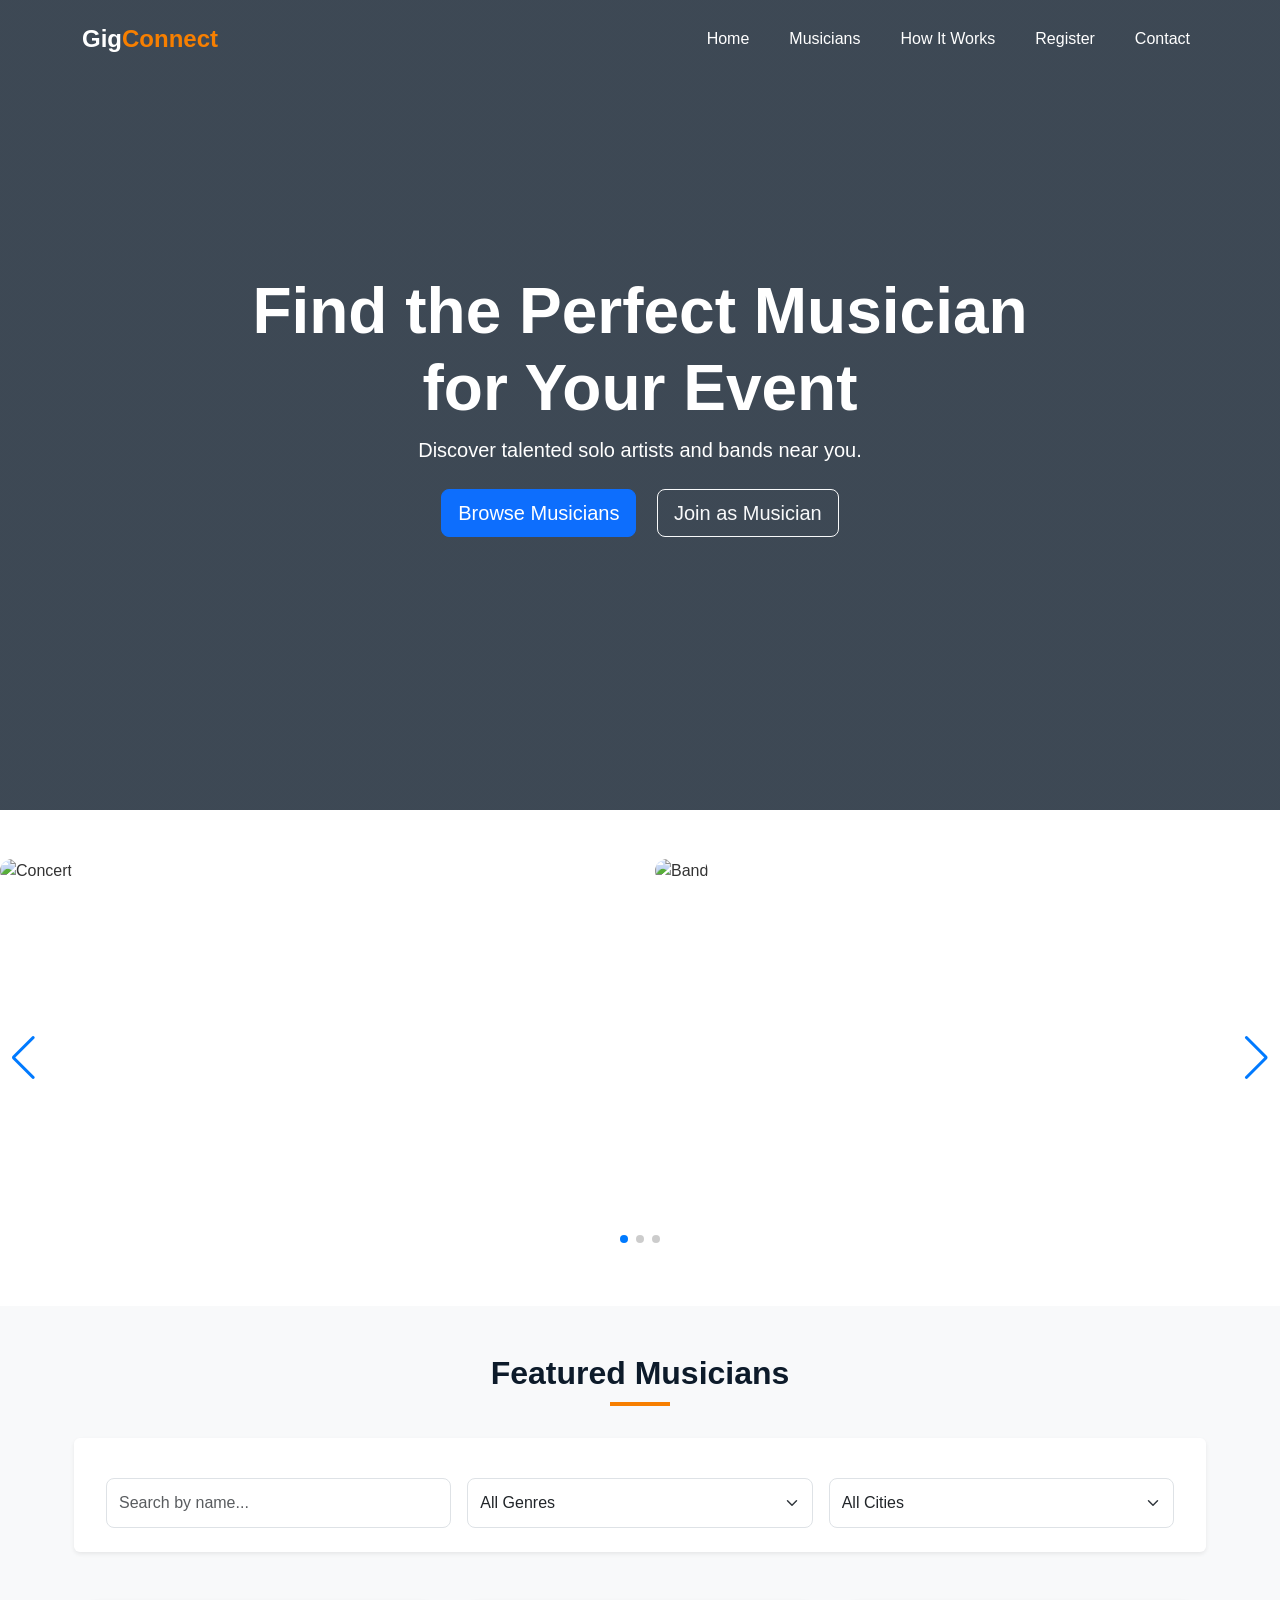
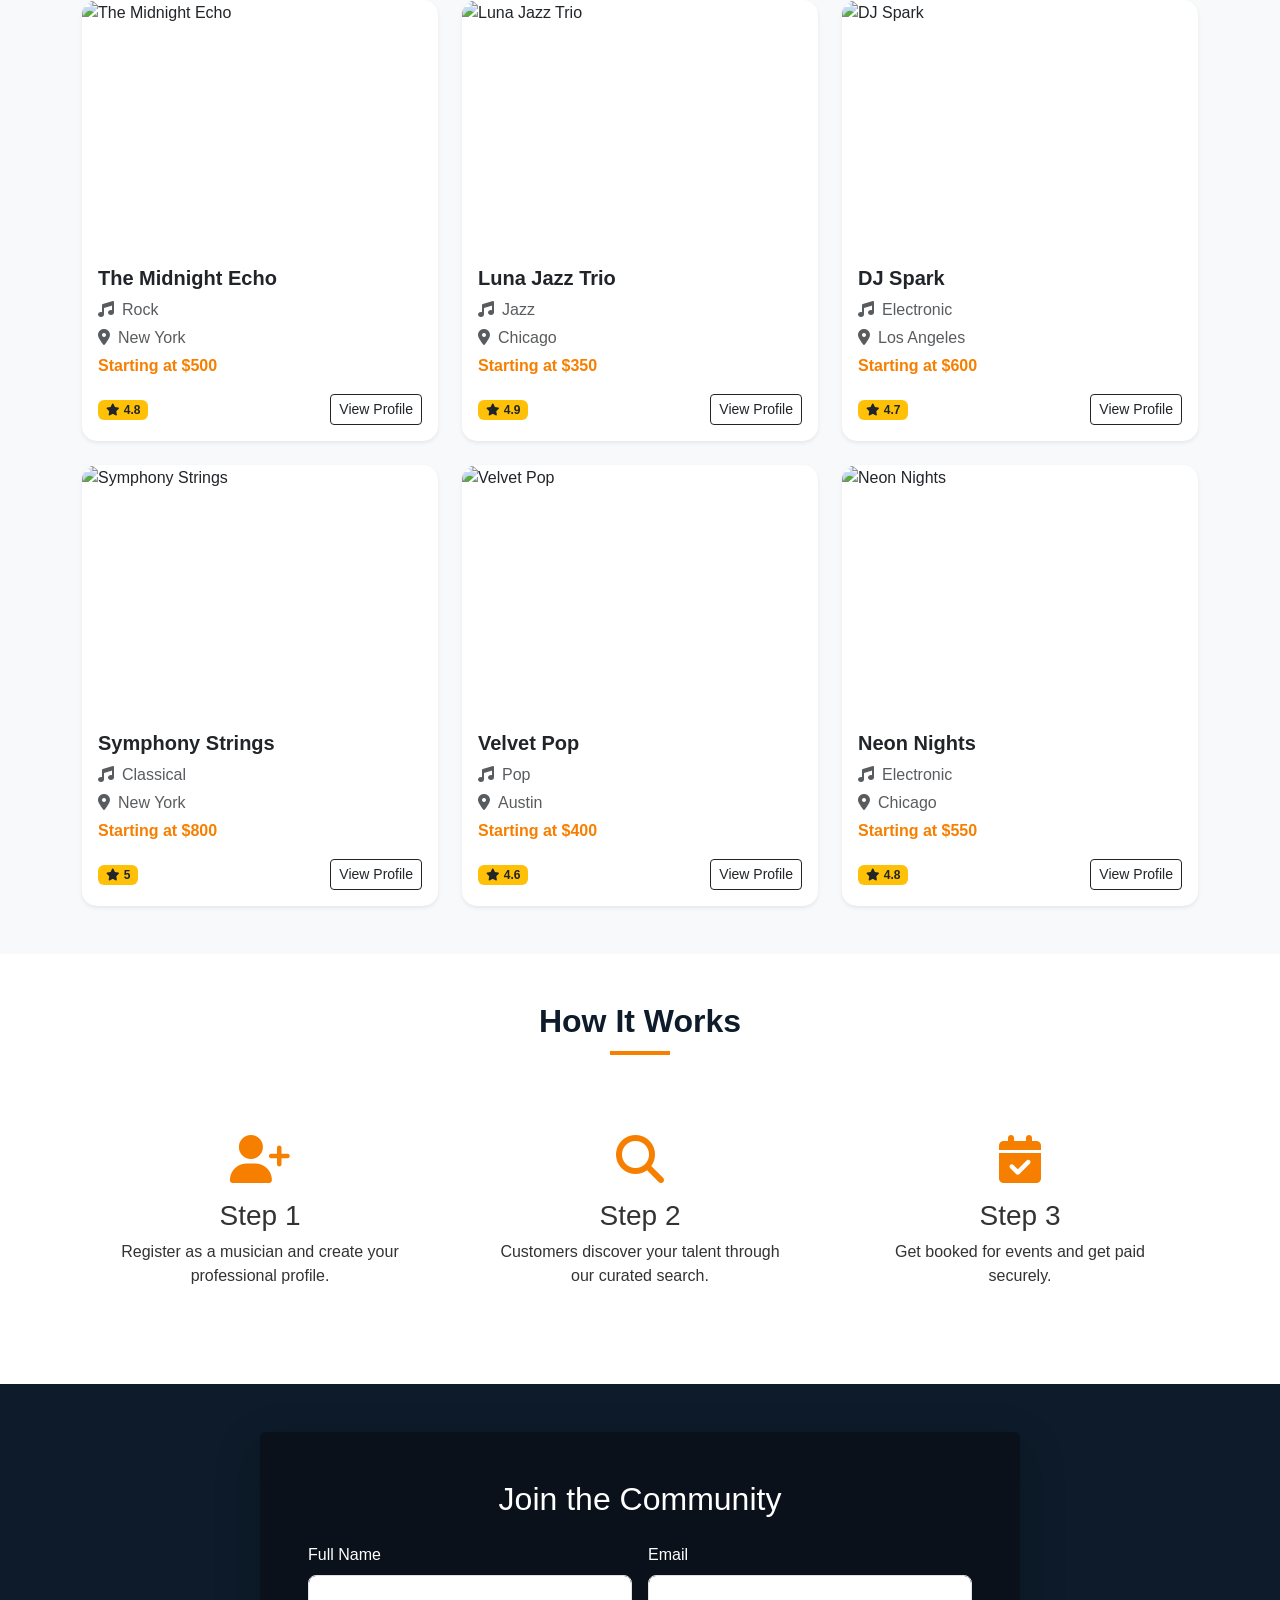
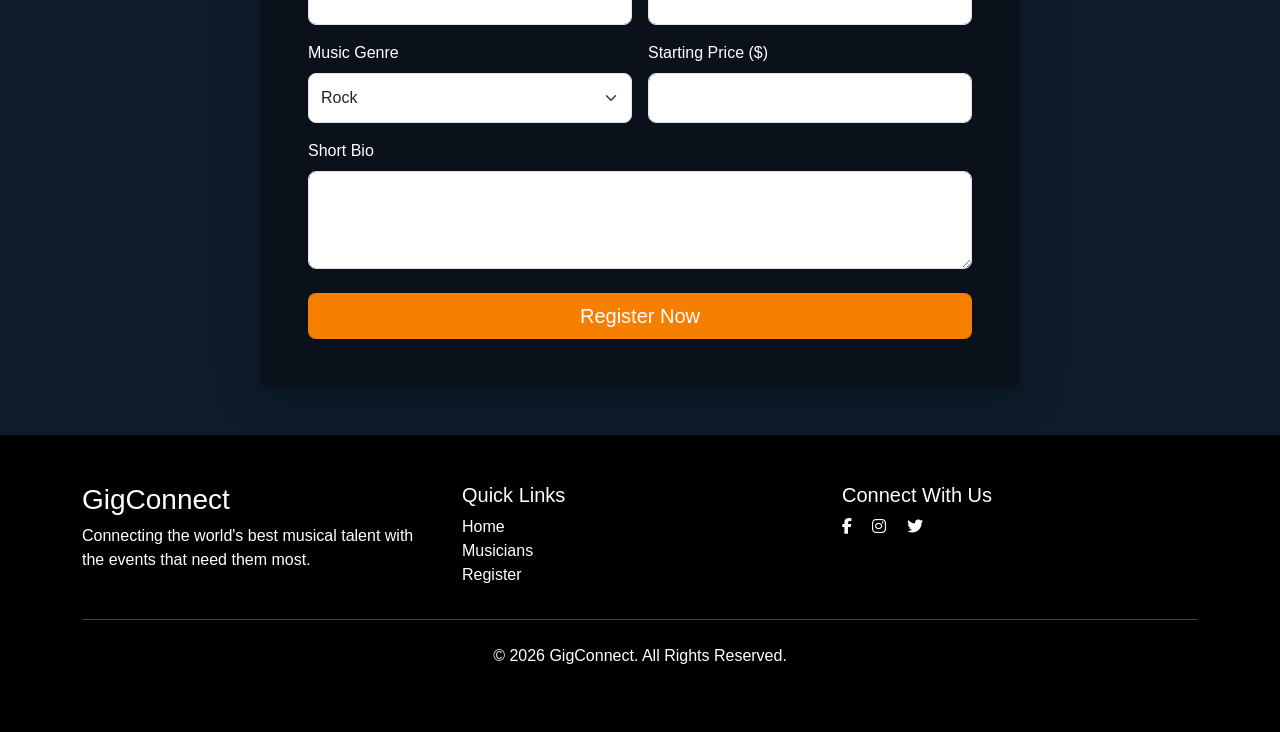
==== index.html @ 15e17a88 "Add files via upload" ====
<!DOCTYPE html>
<html lang="en">
<head>
    <meta charset="UTF-8">
    <meta name="viewport" content="width=device-width, initial-scale=1.0">
    <title>GigConnect | Find the Perfect Musician</title>
    <link href="https://cdn.jsdelivr.net/npm/bootstrap@5.3.0/dist/css/bootstrap.min.css" rel="stylesheet">
    <link rel="stylesheet" href="https://cdnjs.cloudflare.com/ajax/libs/font-awesome/6.4.0/css/all.min.css">
    <link rel="stylesheet" href="https://unpkg.com/aos@next/dist/aos.css" />
    <link rel="stylesheet" href="https://cdn.jsdelivr.net/npm/swiper@10/swiper-bundle.min.css" />
    <link rel="stylesheet" href="style.css">
</head>
<body>

    <nav class="navbar navbar-expand-lg fixed-top" id="mainNav">
        <div class="container">
            <a class="navbar-brand" href="#">Gig<span>Connect</span></a>
            <button class="navbar-toggler" type="button" data-bs-toggle="collapse" data-bs-target="#navbarNav">
                <i class="fas fa-bars"></i>
            </button>
            <div class="collapse navbar-collapse" id="navbarNav">
                <ul class="navbar-nav ms-auto">
                    <li class="nav-item"><a class="nav-link" href="#home">Home</a></li>
                    <li class="nav-item"><a class="nav-link" href="#musicians">Musicians</a></li>
                    <li class="nav-item"><a class="nav-link" href="#how-it-works">How It Works</a></li>
                    <li class="nav-item"><a class="nav-link" href="#register">Register</a></li>
                    <li class="nav-item"><a class="nav-link" href="#contact">Contact</a></li>
                </ul>
            </div>
        </div>
    </nav>

    <header id="home" class="hero-section">
        <div class="container text-center text-white" data-aos="fade-up">
            <h1 class="display-3 fw-bold">Find the Perfect Musician <br>for Your Event</h1>
            <p class="lead mb-4">Discover talented solo artists and bands near you.</p>
            <div class="hero-btns">
                <a href="#musicians" class="btn btn-primary btn-lg me-3">Browse Musicians</a>
                <a href="#register" class="btn btn-outline-light btn-lg">Join as Musician</a>
            </div>
        </div>
    </header>

    <section class="slider-section py-5">
        <div class="swiper mySwiper">
            <div class="swiper-wrapper">
                <div class="swiper-slide"><img src="https://images.unsplash.com/photo-1501386761578-eac5c94b800a?auto=format&fit=crop&w=1200&q=80" alt="Concert"></div>
                <div class="swiper-slide"><img src="https://images.unsplash.com/photo-1514525253361-bee8a19740c1?auto=format&fit=crop&w=1200&q=80" alt="Band"></div>
                <div class="swiper-slide"><img src="https://images.unsplash.com/photo-1493225255756-d9584f8606e9?auto=format&fit=crop&w=1200&q=80" alt="Singer"></div>
            </div>
            <div class="swiper-button-next"></div>
            <div class="swiper-button-prev"></div>
            <div class="swiper-pagination"></div>
        </div>
    </section>

    <section id="musicians" class="py-5 bg-light">
        <div class="container">
            <div class="text-center mb-5" data-aos="fade-up">
                <h2 class="section-title">Featured Musicians</h2>
                <div class="title-underline"></div>
            </div>

            <div class="row g-3 mb-5 search-box p-4 rounded shadow-sm bg-white" data-aos="fade-up">
                <div class="col-md-4">
                    <input type="text" id="nameFilter" class="form-control" placeholder="Search by name...">
                </div>
                <div class="col-md-4">
                    <select id="genreFilter" class="form-select">
                        <option value="">All Genres</option>
                        <option value="Rock">Rock</option>
                        <option value="Jazz">Jazz</option>
                        <option value="Pop">Pop</option>
                        <option value="Electronic">Electronic</option>
                        <option value="Classical">Classical</option>
                    </select>
                </div>
                <div class="col-md-4">
                    <select id="cityFilter" class="form-select">
                        <option value="">All Cities</option>
                        <option value="New York">New York</option>
                        <option value="Los Angeles">Los Angeles</option>
                        <option value="Chicago">Chicago</option>
                        <option value="Austin">Austin</option>
                    </select>
                </div>
            </div>

            <div class="row g-4" id="musicianGrid">
                </div>
        </div>
    </section>

    <section id="how-it-works" class="py-5">
        <div class="container">
            <div class="text-center mb-5" data-aos="fade-up">
                <h2 class="section-title">How It Works</h2>
                <div class="title-underline"></div>
            </div>
            <div class="row text-center g-4">
                <div class="col-md-4" data-aos="fade-up" data-aos-delay="100">
                    <div class="step-card">
                        <i class="fas fa-user-plus fa-3x mb-3 text-orange"></i>
                        <h3>Step 1</h3>
                        <p>Register as a musician and create your professional profile.</p>
                    </div>
                </div>
                <div class="col-md-4" data-aos="fade-up" data-aos-delay="200">
                    <div class="step-card">
                        <i class="fas fa-search fa-3x mb-3 text-orange"></i>
                        <h3>Step 2</h3>
                        <p>Customers discover your talent through our curated search.</p>
                    </div>
                </div>
                <div class="col-md-4" data-aos="fade-up" data-aos-delay="300">
                    <div class="step-card">
                        <i class="fas fa-calendar-check fa-3x mb-3 text-orange"></i>
                        <h3>Step 3</h3>
                        <p>Get booked for events and get paid securely.</p>
                    </div>
                </div>
            </div>
        </div>
    </section>

    <section id="register" class="py-5 bg-dark-blue text-white">
        <div class="container">
            <div class="row justify-content-center">
                <div class="col-md-8 p-5 rounded shadow-lg bg-darker" data-aos="zoom-in">
                    <h2 class="text-center mb-4">Join the Community</h2>
                    <form id="registrationForm">
                        <div class="row g-3">
                            <div class="col-md-6">
                                <label class="form-label">Full Name</label>
                                <input type="text" class="form-control" id="regName" required>
                            </div>
                            <div class="col-md-6">
                                <label class="form-label">Email</label>
                                <input type="email" class="form-control" id="regEmail" required>
                            </div>
                            <div class="col-md-6">
                                <label class="form-label">Music Genre</label>
                                <select class="form-select" id="regGenre" required>
                                    <option value="Rock">Rock</option>
                                    <option value="Jazz">Jazz</option>
                                    <option value="Pop">Pop</option>
                                    <option value="DJ">Electronic/DJ</option>
                                </select>
                            </div>
                            <div class="col-md-6">
                                <label class="form-label">Starting Price ($)</label>
                                <input type="number" class="form-control" id="regPrice" required>
                            </div>
                            <div class="col-12">
                                <label class="form-label">Short Bio</label>
                                <textarea class="form-control" rows="3" id="regBio" required></textarea>
                            </div>
                            <div class="col-12 text-center mt-4">
                                <button type="submit" class="btn btn-orange btn-lg w-100">Register Now</button>
                            </div>
                        </div>
                    </form>
                </div>
            </div>
        </div>
    </section>

    <footer id="contact" class="py-5 bg-black text-white">
        <div class="container">
            <div class="row g-4">
                <div class="col-md-4">
                    <h3>Gig<span>Connect</span></h3>
                    <p>Connecting the world's best musical talent with the events that need them most.</p>
                </div>
                <div class="col-md-4">
                    <h5>Quick Links</h5>
                    <ul class="list-unstyled">
                        <li><a href="#home" class="text-white text-decoration-none">Home</a></li>
                        <li><a href="#musicians" class="text-white text-decoration-none">Musicians</a></li>
                        <li><a href="#register" class="text-white text-decoration-none">Register</a></li>
                    </ul>
                </div>
                <div class="col-md-4">
                    <h5>Connect With Us</h5>
                    <div class="social-icons">
                        <a href="#" class="text-white me-3"><i class="fab fa-facebook-f"></i></a>
                        <a href="#" class="text-white me-3"><i class="fab fa-instagram"></i></a>
                        <a href="#" class="text-white me-3"><i class="fab fa-twitter"></i></a>
                    </div>
                </div>
            </div>
            <hr>
            <p class="text-center mt-4">&copy; 2026 GigConnect. All Rights Reserved.</p>
        </div>
    </footer>

    <script src="https://cdn.jsdelivr.net/npm/bootstrap@5.3.0/dist/js/bootstrap.bundle.min.js"></script>
    <script src="https://cdn.jsdelivr.net/npm/swiper@10/swiper-bundle.min.js"></script>
    <script src="https://unpkg.com/aos@next/dist/aos.js"></script>
    <script src="script.js"></script>
</body>
</html>
---- style.css ----
:root {
    --dark-blue: #0d1b2a;
    --darker-blue: #0a111a;
    --orange: #f77f00;
    --light-gray: #f8f9fa;
}

body {
    font-family: 'Segoe UI', Tahoma, Geneva, Verdana, sans-serif;
    color: #333;
    overflow-x: hidden;
}

/* Navbar */
.navbar {
    transition: all 0.3s ease;
    padding: 1rem 0;
    background: transparent;
}

.navbar.scrolled {
    background: var(--dark-blue);
    box-shadow: 0 4px 12px rgba(0,0,0,0.1);
    padding: 0.5rem 0;
}

.navbar-brand {
    font-weight: 800;
    font-size: 1.5rem;
    color: #fff !important;
}

.navbar-brand span { color: var(--orange); }

.nav-link {
    color: #fff !important;
    font-weight: 500;
    margin-left: 1.5rem;
}

.nav-link:hover { color: var(--orange) !important; }

/* Hero Section */
.hero-section {
    height: 90vh;
    background: linear-gradient(rgba(13, 27, 42, 0.8), rgba(13, 27, 42, 0.8)), 
                url('https://images.unsplash.com/photo-1459749411177-042180ce673c?auto=format&fit=crop&w=1920&q=80');
    background-size: cover;
    background-position: center;
    display: flex;
    align-items: center;
    justify-content: center;
}

.btn-orange {
    background-color: var(--orange);
    color: white;
    border: none;
    transition: transform 0.3s;
}

.btn-orange:hover {
    background-color: #d66d00;
    transform: translateY(-3px);
    color: white;
}

/* Swiper */
.swiper {
    width: 100%;
    height: 400px;
}

.swiper-slide img {
    width: 100%;
    height: 100%;
    object-fit: cover;
    border-radius: 15px;
}

/* Musician Cards */
.musician-card {
    border: none;
    border-radius: 15px;
    overflow: hidden;
    transition: all 0.3s ease;
    background: white;
}

.musician-card:hover {
    transform: translateY(-10px);
    box-shadow: 0 15px 30px rgba(0,0,0,0.1);
}

.card-img-container {
    overflow: hidden;
    height: 250px;
}

.card-img-top {
    transition: transform 0.5s ease;
    height: 100%;
    object-fit: cover;
}

.musician-card:hover .card-img-top {
    transform: scale(1.1);
}

.text-orange { color: var(--orange); }

/* Registration Form */
.bg-dark-blue { background-color: var(--dark-blue); }
.bg-darker { background-color: var(--darker-blue); }

.form-control, .form-select {
    padding: 0.75rem;
    border-radius: 8px;
}

/* Section titles */
.section-title {
    font-weight: 700;
    color: var(--dark-blue);
}

.title-underline {
    width: 60px;
    height: 4px;
    background: var(--orange);
    margin: 10px auto;
}

.step-card {
    padding: 2rem;
    transition: 0.3s;
}

.step-card:hover { transform: scale(1.05); }

/* Responsive */
@media (max-width: 768px) {
    .hero-section h1 { font-size: 2.5rem; }
    .navbar { background: var(--dark-blue); }
}
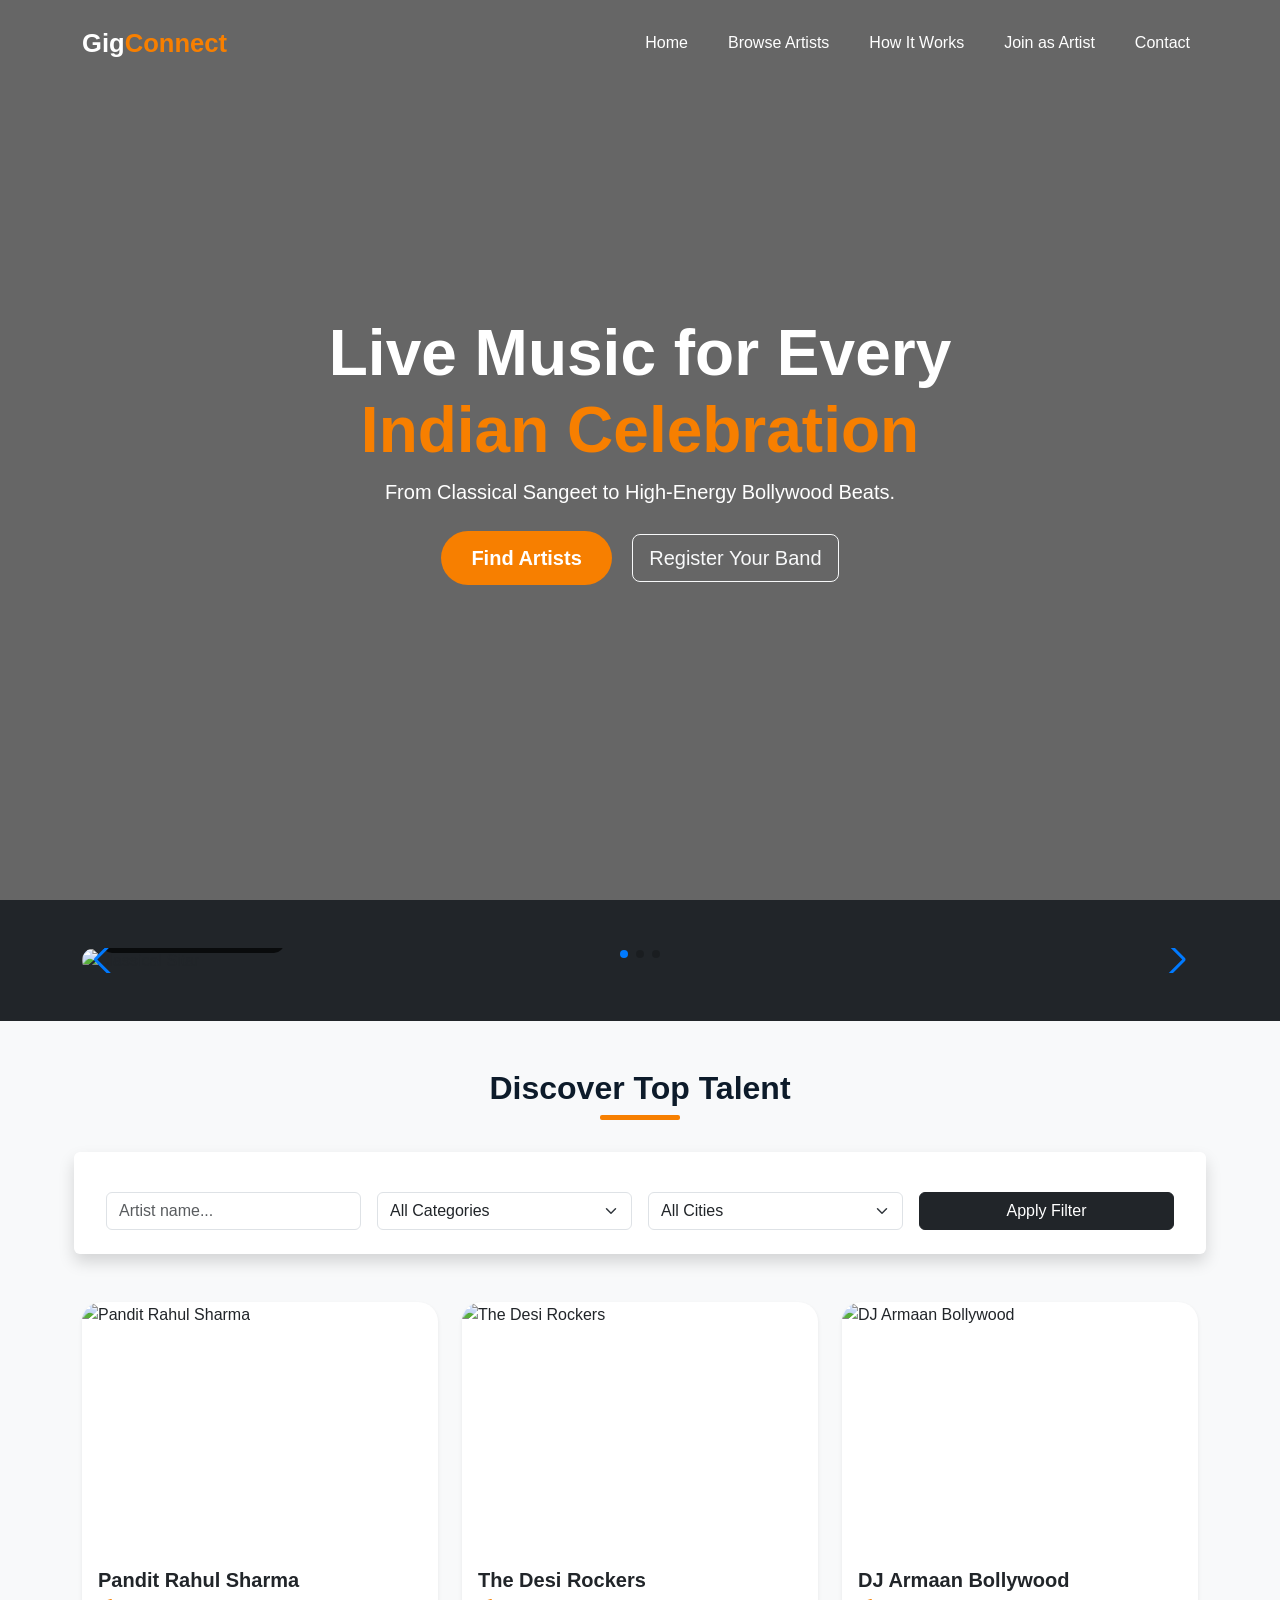
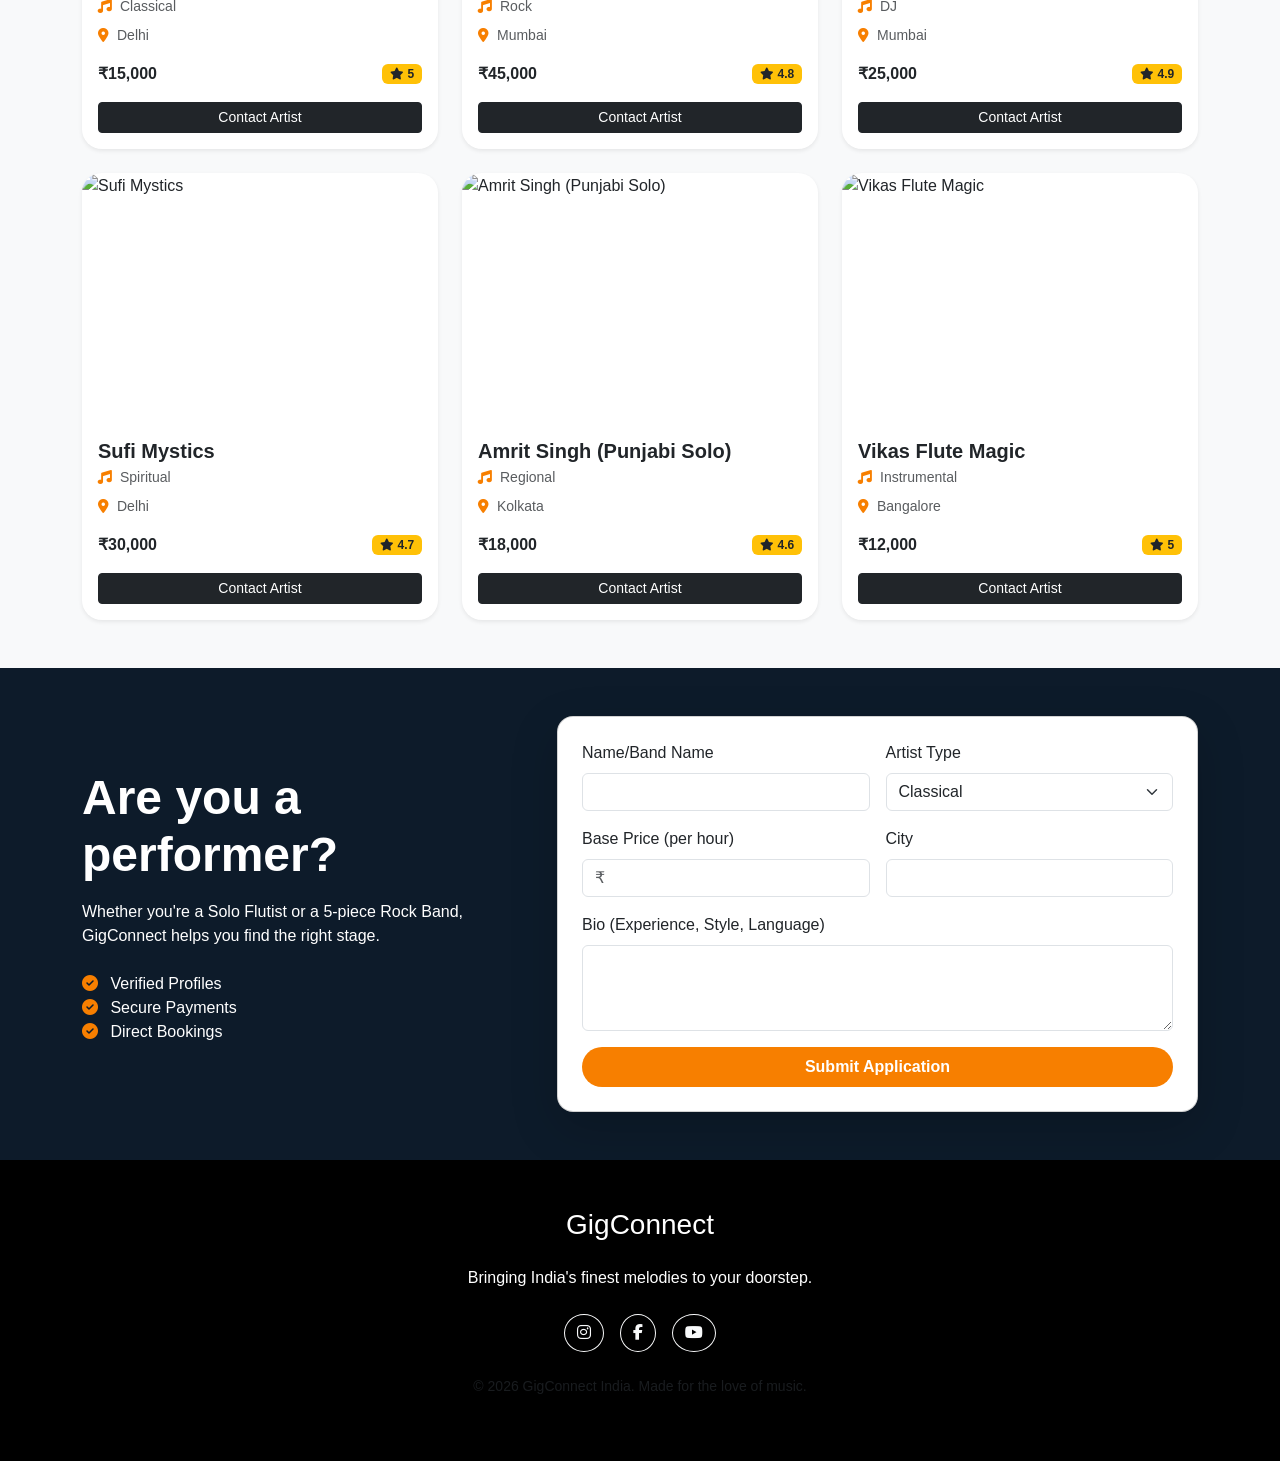
==== commit 7a04326b: "Add files via upload" ====
--- a/index.html
+++ b/index.html
@@ -3,7 +3,7 @@
 <head>
     <meta charset="UTF-8">
     <meta name="viewport" content="width=device-width, initial-scale=1.0">
-    <title>GigConnect | Find the Perfect Musician</title>
+    <title>GigConnect India | Book Top Musicians & Bands</title>
     <link href="https://cdn.jsdelivr.net/npm/bootstrap@5.3.0/dist/css/bootstrap.min.css" rel="stylesheet">
     <link rel="stylesheet" href="https://cdnjs.cloudflare.com/ajax/libs/font-awesome/6.4.0/css/all.min.css">
     <link rel="stylesheet" href="https://unpkg.com/aos@next/dist/aos.css" />
@@ -21,9 +21,9 @@
             <div class="collapse navbar-collapse" id="navbarNav">
                 <ul class="navbar-nav ms-auto">
                     <li class="nav-item"><a class="nav-link" href="#home">Home</a></li>
-                    <li class="nav-item"><a class="nav-link" href="#musicians">Musicians</a></li>
+                    <li class="nav-item"><a class="nav-link" href="#musicians">Browse Artists</a></li>
                     <li class="nav-item"><a class="nav-link" href="#how-it-works">How It Works</a></li>
-                    <li class="nav-item"><a class="nav-link" href="#register">Register</a></li>
+                    <li class="nav-item"><a class="nav-link" href="#register">Join as Artist</a></li>
                     <li class="nav-item"><a class="nav-link" href="#contact">Contact</a></li>
                 </ul>
             </div>
@@ -32,57 +32,72 @@
 
     <header id="home" class="hero-section">
         <div class="container text-center text-white" data-aos="fade-up">
-            <h1 class="display-3 fw-bold">Find the Perfect Musician <br>for Your Event</h1>
-            <p class="lead mb-4">Discover talented solo artists and bands near you.</p>
+            <h1 class="display-3 fw-bold">Live Music for Every <br><span class="text-orange">Indian Celebration</span></h1>
+            <p class="lead mb-4">From Classical Sangeet to High-Energy Bollywood Beats.</p>
             <div class="hero-btns">
-                <a href="#musicians" class="btn btn-primary btn-lg me-3">Browse Musicians</a>
-                <a href="#register" class="btn btn-outline-light btn-lg">Join as Musician</a>
+                <a href="#musicians" class="btn btn-orange btn-lg me-3">Find Artists</a>
+                <a href="#register" class="btn btn-outline-light btn-lg">Register Your Band</a>
             </div>
         </div>
     </header>
 
-    <section class="slider-section py-5">
-        <div class="swiper mySwiper">
-            <div class="swiper-wrapper">
-                <div class="swiper-slide"><img src="https://images.unsplash.com/photo-1501386761578-eac5c94b800a?auto=format&fit=crop&w=1200&q=80" alt="Concert"></div>
-                <div class="swiper-slide"><img src="https://images.unsplash.com/photo-1514525253361-bee8a19740c1?auto=format&fit=crop&w=1200&q=80" alt="Band"></div>
-                <div class="swiper-slide"><img src="https://images.unsplash.com/photo-1493225255756-d9584f8606e9?auto=format&fit=crop&w=1200&q=80" alt="Singer"></div>
+    <section class="slider-section py-5 bg-dark">
+        <div class="container">
+            <div class="swiper mySwiper">
+                <div class="swiper-wrapper">
+                    <div class="swiper-slide">
+                        <img src="https://images.unsplash.com/photo-1598387993441-a364f854c3e1?auto=format&fit=crop&w=1200&q=80" alt="Classical Sitar">
+                        <div class="slide-caption">Classical Melodies</div>
+                    </div>
+                    <div class="swiper-slide">
+                        <img src="https://images.unsplash.com/photo-1514525253361-bee8a19740c1?auto=format&fit=crop&w=1200&q=80" alt="Rock Band">
+                        <div class="slide-caption">Fusion Rock</div>
+                    </div>
+                    <div class="swiper-slide">
+                        <img src="https://images.unsplash.com/photo-1470225620780-dba8ba36b745?auto=format&fit=crop&w=1200&q=80" alt="DJ Night">
+                        <div class="slide-caption">Bollywood DJ Sets</div>
+                    </div>
+                </div>
+                <div class="swiper-button-next"></div>
+                <div class="swiper-button-prev"></div>
+                <div class="swiper-pagination"></div>
             </div>
-            <div class="swiper-button-next"></div>
-            <div class="swiper-button-prev"></div>
-            <div class="swiper-pagination"></div>
         </div>
     </section>
 
     <section id="musicians" class="py-5 bg-light">
         <div class="container">
             <div class="text-center mb-5" data-aos="fade-up">
-                <h2 class="section-title">Featured Musicians</h2>
+                <h2 class="section-title">Discover Top Talent</h2>
                 <div class="title-underline"></div>
             </div>
 
-            <div class="row g-3 mb-5 search-box p-4 rounded shadow-sm bg-white" data-aos="fade-up">
-                <div class="col-md-4">
-                    <input type="text" id="nameFilter" class="form-control" placeholder="Search by name...">
+            <div class="row g-3 mb-5 search-box p-4 rounded shadow bg-white" data-aos="fade-up">
+                <div class="col-md-3">
+                    <input type="text" id="nameFilter" class="form-control" placeholder="Artist name...">
                 </div>
-                <div class="col-md-4">
+                <div class="col-md-3">
                     <select id="genreFilter" class="form-select">
-                        <option value="">All Genres</option>
-                        <option value="Rock">Rock</option>
-                        <option value="Jazz">Jazz</option>
-                        <option value="Pop">Pop</option>
-                        <option value="Electronic">Electronic</option>
+                        <option value="">All Categories</option>
                         <option value="Classical">Classical</option>
+                        <option value="Rock">Rock / Fusion</option>
+                        <option value="DJ">DJ / Bollywood</option>
+                        <option value="Spiritual">Spiritual / Bhajan</option>
+                        <option value="Regional">Regional Language</option>
+                        <option value="Instrumental">Instrumentalist</option>
                     </select>
                 </div>
-                <div class="col-md-4">
+                <div class="col-md-3">
                     <select id="cityFilter" class="form-select">
                         <option value="">All Cities</option>
-                        <option value="New York">New York</option>
-                        <option value="Los Angeles">Los Angeles</option>
-                        <option value="Chicago">Chicago</option>
-                        <option value="Austin">Austin</option>
+                        <option value="Mumbai">Mumbai</option>
+                        <option value="Delhi">Delhi</option>
+                        <option value="Bangalore">Bangalore</option>
+                        <option value="Kolkata">Kolkata</option>
                     </select>
+                </div>
+                <div class="col-md-3">
+                    <button class="btn btn-dark w-100" onclick="filterMusicians()">Apply Filter</button>
                 </div>
             </div>
 
@@ -91,106 +106,69 @@
         </div>
     </section>
 
-    <section id="how-it-works" class="py-5">
+    <section id="register" class="py-5 bg-dark-blue text-white">
         <div class="container">
-            <div class="text-center mb-5" data-aos="fade-up">
-                <h2 class="section-title">How It Works</h2>
-                <div class="title-underline"></div>
-            </div>
-            <div class="row text-center g-4">
-                <div class="col-md-4" data-aos="fade-up" data-aos-delay="100">
-                    <div class="step-card">
-                        <i class="fas fa-user-plus fa-3x mb-3 text-orange"></i>
-                        <h3>Step 1</h3>
-                        <p>Register as a musician and create your professional profile.</p>
-                    </div>
+            <div class="row align-items-center">
+                <div class="col-lg-5 mb-4 mb-lg-0" data-aos="fade-right">
+                    <h2 class="display-5 fw-bold mb-3">Are you a performer?</h2>
+                    <p>Whether you're a Solo Flutist or a 5-piece Rock Band, GigConnect helps you find the right stage.</p>
+                    <ul class="list-unstyled mt-4">
+                        <li><i class="fas fa-check-circle text-orange me-2"></i> Verified Profiles</li>
+                        <li><i class="fas fa-check-circle text-orange me-2"></i> Secure Payments</li>
+                        <li><i class="fas fa-check-circle text-orange me-2"></i> Direct Bookings</li>
+                    </ul>
                 </div>
-                <div class="col-md-4" data-aos="fade-up" data-aos-delay="200">
-                    <div class="step-card">
-                        <i class="fas fa-search fa-3x mb-3 text-orange"></i>
-                        <h3>Step 2</h3>
-                        <p>Customers discover your talent through our curated search.</p>
-                    </div>
-                </div>
-                <div class="col-md-4" data-aos="fade-up" data-aos-delay="300">
-                    <div class="step-card">
-                        <i class="fas fa-calendar-check fa-3x mb-3 text-orange"></i>
-                        <h3>Step 3</h3>
-                        <p>Get booked for events and get paid securely.</p>
+                <div class="col-lg-7" data-aos="zoom-in">
+                    <div class="card bg-white text-dark p-4 rounded-4 shadow-lg">
+                        <form id="registrationForm">
+                            <div class="row g-3">
+                                <div class="col-md-6">
+                                    <label class="form-label">Name/Band Name</label>
+                                    <input type="text" class="form-control" id="regName" required>
+                                </div>
+                                <div class="col-md-6">
+                                    <label class="form-label">Artist Type</label>
+                                    <select class="form-select" id="regGenre" required>
+                                        <option value="Classical">Classical</option>
+                                        <option value="Rock">Rock/Fusion</option>
+                                        <option value="DJ">DJ</option>
+                                        <option value="Regional">Regional Performer</option>
+                                        <option value="Spiritual">Spiritual/Bhajan</option>
+                                    </select>
+                                </div>
+                                <div class="col-md-6">
+                                    <label class="form-label">Base Price (per hour)</label>
+                                    <input type="number" class="form-control" id="regPrice" placeholder="₹" required>
+                                </div>
+                                <div class="col-md-6">
+                                    <label class="form-label">City</label>
+                                    <input type="text" class="form-control" id="regCity" required>
+                                </div>
+                                <div class="col-12">
+                                    <label class="form-label">Bio (Experience, Style, Language)</label>
+                                    <textarea class="form-control" rows="3" id="regBio" required></textarea>
+                                </div>
+                                <div class="col-12">
+                                    <button type="submit" class="btn btn-orange w-100 py-2">Submit Application</button>
+                                </div>
+                            </div>
+                        </form>
                     </div>
                 </div>
             </div>
         </div>
     </section>
 
-    <section id="register" class="py-5 bg-dark-blue text-white">
+    <footer class="py-5 bg-black text-white text-center">
         <div class="container">
-            <div class="row justify-content-center">
-                <div class="col-md-8 p-5 rounded shadow-lg bg-darker" data-aos="zoom-in">
-                    <h2 class="text-center mb-4">Join the Community</h2>
-                    <form id="registrationForm">
-                        <div class="row g-3">
-                            <div class="col-md-6">
-                                <label class="form-label">Full Name</label>
-                                <input type="text" class="form-control" id="regName" required>
-                            </div>
-                            <div class="col-md-6">
-                                <label class="form-label">Email</label>
-                                <input type="email" class="form-control" id="regEmail" required>
-                            </div>
-                            <div class="col-md-6">
-                                <label class="form-label">Music Genre</label>
-                                <select class="form-select" id="regGenre" required>
-                                    <option value="Rock">Rock</option>
-                                    <option value="Jazz">Jazz</option>
-                                    <option value="Pop">Pop</option>
-                                    <option value="DJ">Electronic/DJ</option>
-                                </select>
-                            </div>
-                            <div class="col-md-6">
-                                <label class="form-label">Starting Price ($)</label>
-                                <input type="number" class="form-control" id="regPrice" required>
-                            </div>
-                            <div class="col-12">
-                                <label class="form-label">Short Bio</label>
-                                <textarea class="form-control" rows="3" id="regBio" required></textarea>
-                            </div>
-                            <div class="col-12 text-center mt-4">
-                                <button type="submit" class="btn btn-orange btn-lg w-100">Register Now</button>
-                            </div>
-                        </div>
-                    </form>
-                </div>
+            <h3 class="mb-4">Gig<span>Connect</span></h3>
+            <p class="mb-4">Bringing India's finest melodies to your doorstep.</p>
+            <div class="d-flex justify-content-center gap-3 mb-4">
+                <a href="#" class="btn btn-outline-light rounded-circle"><i class="fab fa-instagram"></i></a>
+                <a href="#" class="btn btn-outline-light rounded-circle"><i class="fab fa-facebook-f"></i></a>
+                <a href="#" class="btn btn-outline-light rounded-circle"><i class="fab fa-youtube"></i></a>
             </div>
-        </div>
-    </section>
-
-    <footer id="contact" class="py-5 bg-black text-white">
-        <div class="container">
-            <div class="row g-4">
-                <div class="col-md-4">
-                    <h3>Gig<span>Connect</span></h3>
-                    <p>Connecting the world's best musical talent with the events that need them most.</p>
-                </div>
-                <div class="col-md-4">
-                    <h5>Quick Links</h5>
-                    <ul class="list-unstyled">
-                        <li><a href="#home" class="text-white text-decoration-none">Home</a></li>
-                        <li><a href="#musicians" class="text-white text-decoration-none">Musicians</a></li>
-                        <li><a href="#register" class="text-white text-decoration-none">Register</a></li>
-                    </ul>
-                </div>
-                <div class="col-md-4">
-                    <h5>Connect With Us</h5>
-                    <div class="social-icons">
-                        <a href="#" class="text-white me-3"><i class="fab fa-facebook-f"></i></a>
-                        <a href="#" class="text-white me-3"><i class="fab fa-instagram"></i></a>
-                        <a href="#" class="text-white me-3"><i class="fab fa-twitter"></i></a>
-                    </div>
-                </div>
-            </div>
-            <hr>
-            <p class="text-center mt-4">&copy; 2026 GigConnect. All Rights Reserved.</p>
+            <p class="text-muted small">&copy; 2026 GigConnect India. Made for the love of music.</p>
         </div>
     </footer>
 
--- a/style.css
+++ b/style.css
@@ -1,145 +1,65 @@
 :root {
     --dark-blue: #0d1b2a;
-    --darker-blue: #0a111a;
     --orange: #f77f00;
-    --light-gray: #f8f9fa;
+    --black: #050505;
 }
 
 body {
-    font-family: 'Segoe UI', Tahoma, Geneva, Verdana, sans-serif;
-    color: #333;
-    overflow-x: hidden;
+    font-family: 'Poppins', sans-serif;
+    scroll-behavior: smooth;
 }
 
 /* Navbar */
 .navbar {
-    transition: all 0.3s ease;
-    padding: 1rem 0;
-    background: transparent;
+    transition: 0.4s;
+    padding: 1.2rem 0;
 }
-
 .navbar.scrolled {
     background: var(--dark-blue);
-    box-shadow: 0 4px 12px rgba(0,0,0,0.1);
-    padding: 0.5rem 0;
+    padding: 0.6rem 0;
+    box-shadow: 0 10px 30px rgba(0,0,0,0.3);
 }
-
-.navbar-brand {
-    font-weight: 800;
-    font-size: 1.5rem;
-    color: #fff !important;
-}
-
+.navbar-brand { font-weight: 800; font-size: 1.6rem; color: #fff !important; }
 .navbar-brand span { color: var(--orange); }
-
-.nav-link {
-    color: #fff !important;
-    font-weight: 500;
-    margin-left: 1.5rem;
-}
-
+.nav-link { color: #fff !important; font-weight: 500; margin-left: 1.5rem; }
 .nav-link:hover { color: var(--orange) !important; }
 
-/* Hero Section */
+/* Hero */
 .hero-section {
-    height: 90vh;
-    background: linear-gradient(rgba(13, 27, 42, 0.8), rgba(13, 27, 42, 0.8)), 
-                url('https://images.unsplash.com/photo-1459749411177-042180ce673c?auto=format&fit=crop&w=1920&q=80');
+    height: 100vh;
+    background: linear-gradient(rgba(0,0,0,0.6), rgba(0,0,0,0.6)), url('https://images.unsplash.com/photo-1514525253361-bee8a19740c1?auto=format&fit=crop&w=1920&q=80');
     background-size: cover;
     background-position: center;
     display: flex;
     align-items: center;
-    justify-content: center;
-}
-
-.btn-orange {
-    background-color: var(--orange);
-    color: white;
-    border: none;
-    transition: transform 0.3s;
-}
-
-.btn-orange:hover {
-    background-color: #d66d00;
-    transform: translateY(-3px);
-    color: white;
-}
-
-/* Swiper */
-.swiper {
-    width: 100%;
-    height: 400px;
-}
-
-.swiper-slide img {
-    width: 100%;
-    height: 100%;
-    object-fit: cover;
-    border-radius: 15px;
-}
-
-/* Musician Cards */
-.musician-card {
-    border: none;
-    border-radius: 15px;
-    overflow: hidden;
-    transition: all 0.3s ease;
-    background: white;
-}
-
-.musician-card:hover {
-    transform: translateY(-10px);
-    box-shadow: 0 15px 30px rgba(0,0,0,0.1);
-}
-
-.card-img-container {
-    overflow: hidden;
-    height: 250px;
-}
-
-.card-img-top {
-    transition: transform 0.5s ease;
-    height: 100%;
-    object-fit: cover;
-}
-
-.musician-card:hover .card-img-top {
-    transform: scale(1.1);
 }
 
 .text-orange { color: var(--orange); }
+.btn-orange { background: var(--orange); color: white; border: none; font-weight: 600; padding: 12px 30px; border-radius: 50px; }
+.btn-orange:hover { background: #e06c00; color: white; transform: scale(1.05); }
 
-/* Registration Form */
-.bg-dark-blue { background-color: var(--dark-blue); }
-.bg-darker { background-color: var(--darker-blue); }
-
-.form-control, .form-select {
-    padding: 0.75rem;
-    border-radius: 8px;
+/* Swiper */
+.swiper-slide { position: relative; border-radius: 20px; overflow: hidden; }
+.swiper-slide img { width: 100%; height: 450px; object-fit: cover; }
+.slide-caption {
+    position: absolute; bottom: 20px; left: 20px;
+    background: rgba(0,0,0,0.7); color: white;
+    padding: 10px 20px; border-radius: 10px; font-weight: 600;
 }
 
-/* Section titles */
-.section-title {
-    font-weight: 700;
-    color: var(--dark-blue);
+/* Cards */
+.musician-card {
+    border: none; border-radius: 20px; overflow: hidden;
+    transition: 0.4s; position: relative;
 }
+.musician-card:hover { transform: translateY(-12px); box-shadow: 0 20px 40px rgba(0,0,0,0.15); }
+.card-img-wrapper { height: 250px; overflow: hidden; }
+.card-img-wrapper img { width: 100%; height: 100%; object-fit: cover; transition: 0.6s; }
+.musician-card:hover img { transform: scale(1.15); }
 
-.title-underline {
-    width: 60px;
-    height: 4px;
-    background: var(--orange);
-    margin: 10px auto;
-}
+.section-title { font-weight: 800; color: var(--dark-blue); }
+.title-underline { width: 80px; height: 5px; background: var(--orange); margin: 0 auto; border-radius: 2px; }
 
-.step-card {
-    padding: 2rem;
-    transition: 0.3s;
-}
-
-.step-card:hover { transform: scale(1.05); }
-
-/* Responsive */
-@media (max-width: 768px) {
-    .hero-section h1 { font-size: 2.5rem; }
-    .navbar { background: var(--dark-blue); }
-}+/* Utilities */
+.bg-dark-blue { background: var(--dark-blue); }
+.bg-black { background: var(--black); }
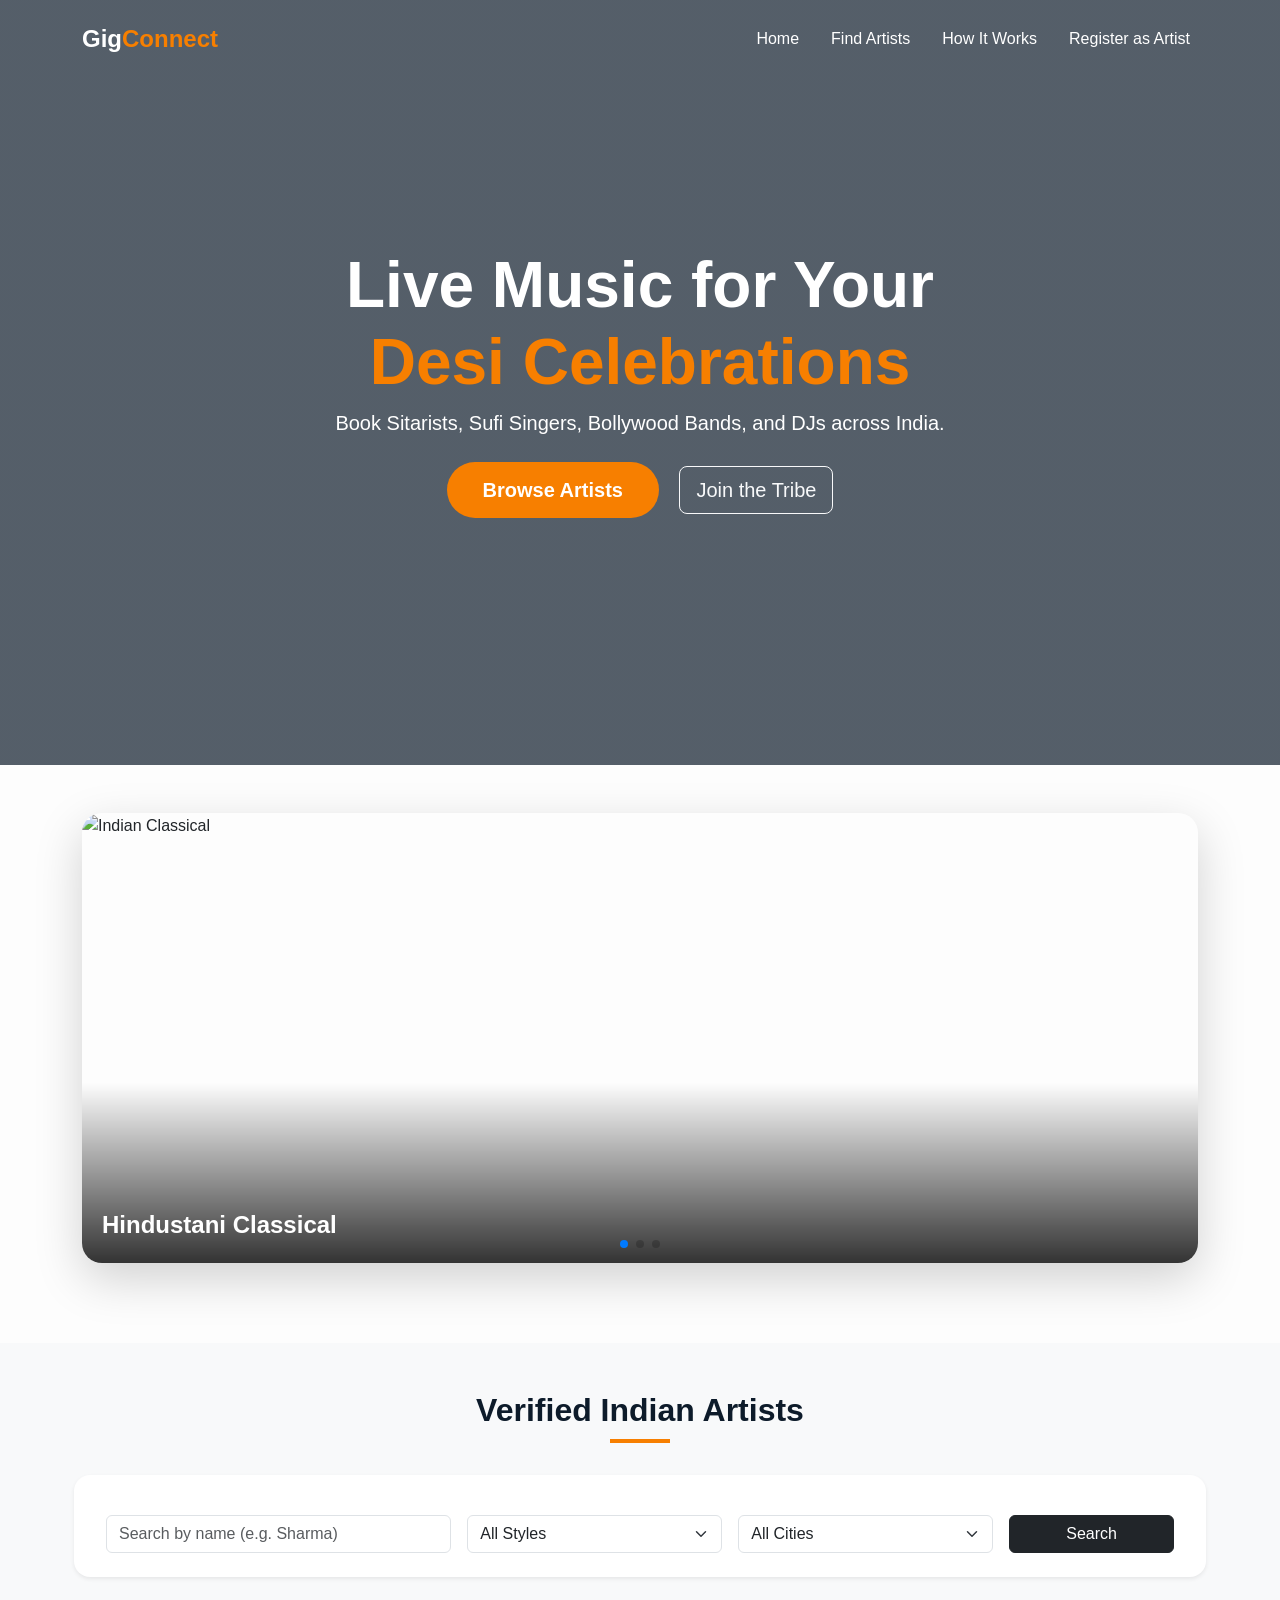
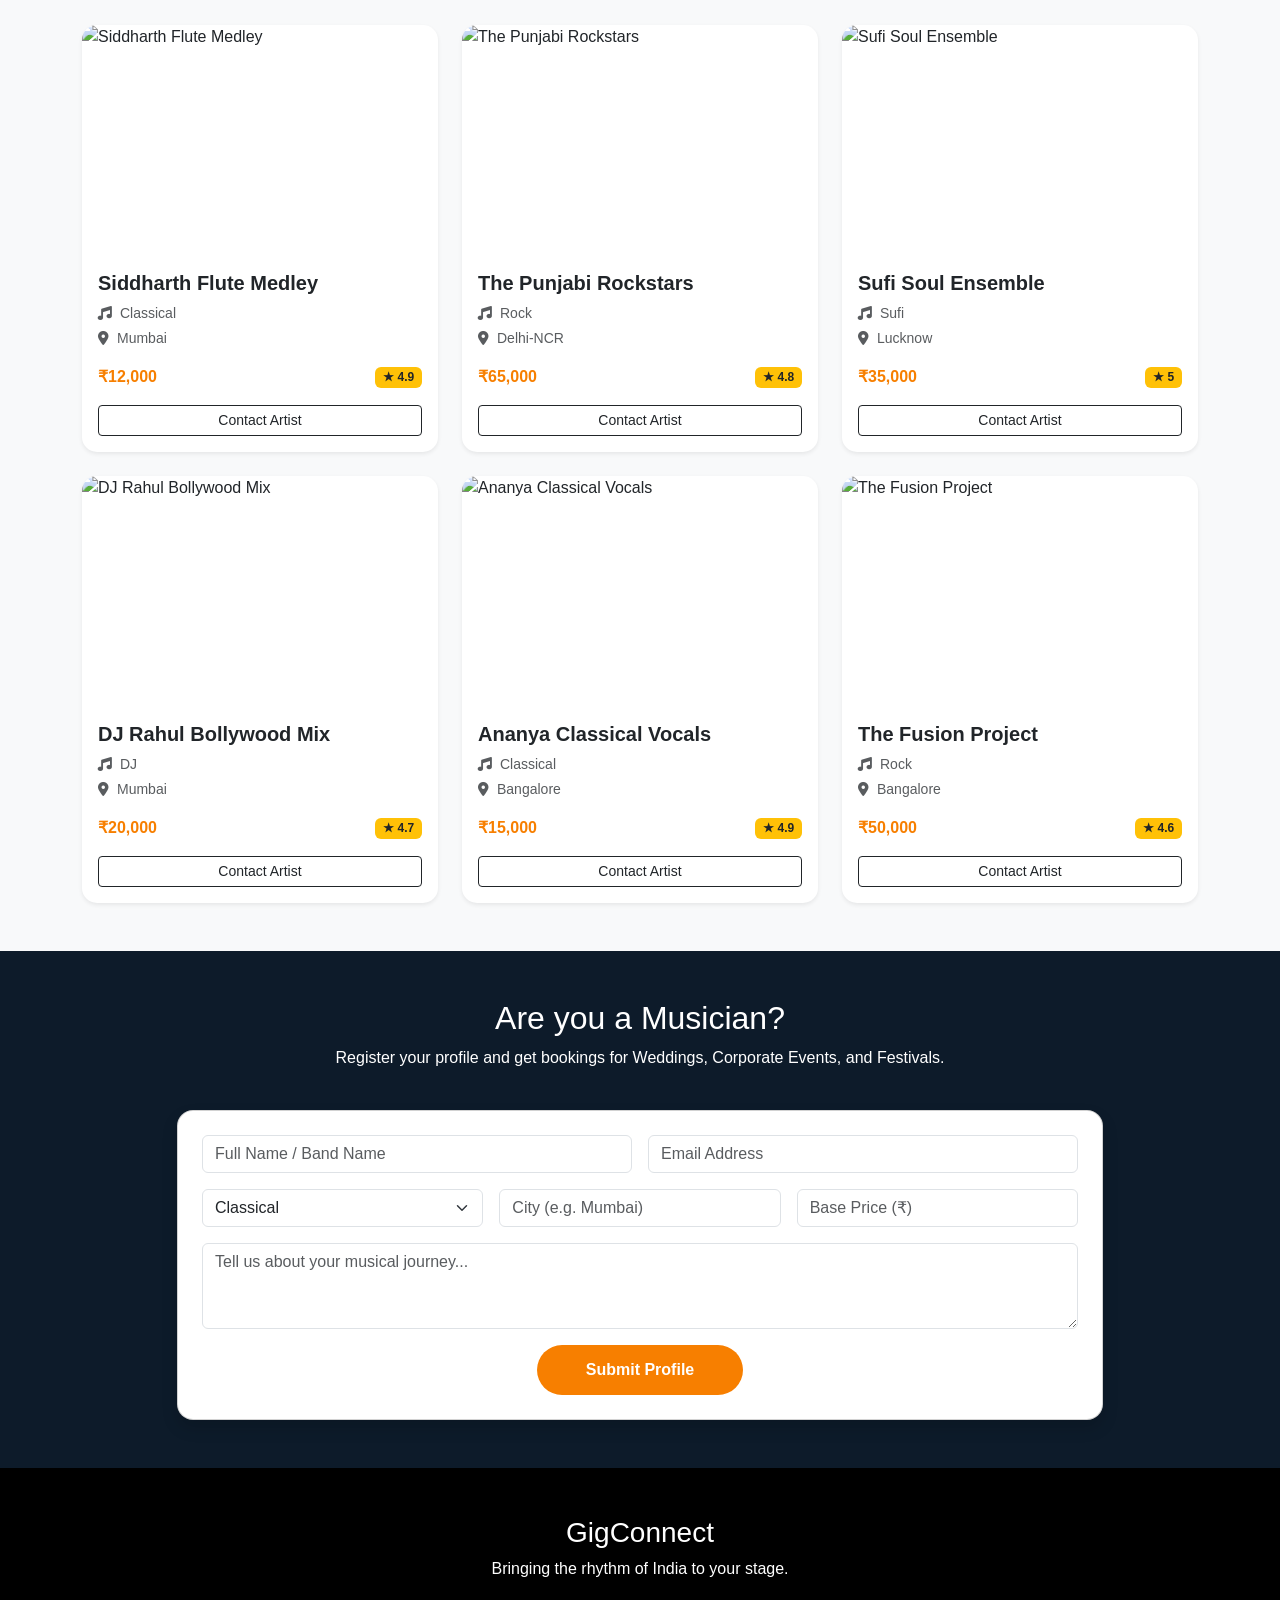
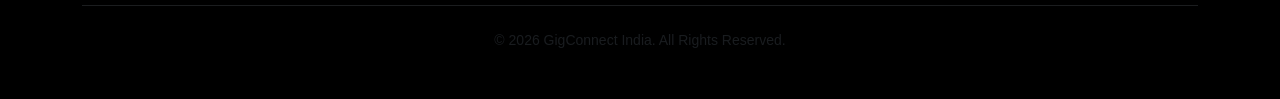
==== commit 8af0c78f: "Add files via upload" ====
--- a/index.html
+++ b/index.html
@@ -3,7 +3,7 @@
 <head>
     <meta charset="UTF-8">
     <meta name="viewport" content="width=device-width, initial-scale=1.0">
-    <title>GigConnect India | Book Top Musicians & Bands</title>
+    <title>GigConnect India | Book Musicians for Weddings & Events</title>
     <link href="https://cdn.jsdelivr.net/npm/bootstrap@5.3.0/dist/css/bootstrap.min.css" rel="stylesheet">
     <link rel="stylesheet" href="https://cdnjs.cloudflare.com/ajax/libs/font-awesome/6.4.0/css/all.min.css">
     <link rel="stylesheet" href="https://unpkg.com/aos@next/dist/aos.css" />
@@ -16,50 +16,47 @@
         <div class="container">
             <a class="navbar-brand" href="#">Gig<span>Connect</span></a>
             <button class="navbar-toggler" type="button" data-bs-toggle="collapse" data-bs-target="#navbarNav">
-                <i class="fas fa-bars"></i>
+                <span class="navbar-toggler-icon"></span>
             </button>
             <div class="collapse navbar-collapse" id="navbarNav">
                 <ul class="navbar-nav ms-auto">
                     <li class="nav-item"><a class="nav-link" href="#home">Home</a></li>
-                    <li class="nav-item"><a class="nav-link" href="#musicians">Browse Artists</a></li>
+                    <li class="nav-item"><a class="nav-link" href="#musicians">Find Artists</a></li>
                     <li class="nav-item"><a class="nav-link" href="#how-it-works">How It Works</a></li>
-                    <li class="nav-item"><a class="nav-link" href="#register">Join as Artist</a></li>
-                    <li class="nav-item"><a class="nav-link" href="#contact">Contact</a></li>
+                    <li class="nav-item"><a class="nav-link" href="#register">Register as Artist</a></li>
                 </ul>
             </div>
         </div>
     </nav>
 
     <header id="home" class="hero-section">
-        <div class="container text-center text-white" data-aos="fade-up">
-            <h1 class="display-3 fw-bold">Live Music for Every <br><span class="text-orange">Indian Celebration</span></h1>
-            <p class="lead mb-4">From Classical Sangeet to High-Energy Bollywood Beats.</p>
+        <div class="container text-center text-white" data-aos="zoom-out">
+            <h1 class="display-3 fw-bold">Live Music for Your <br><span class="text-orange">Desi Celebrations</span></h1>
+            <p class="lead mb-4">Book Sitarists, Sufi Singers, Bollywood Bands, and DJs across India.</p>
             <div class="hero-btns">
-                <a href="#musicians" class="btn btn-orange btn-lg me-3">Find Artists</a>
-                <a href="#register" class="btn btn-outline-light btn-lg">Register Your Band</a>
+                <a href="#musicians" class="btn btn-orange btn-lg me-3">Browse Artists</a>
+                <a href="#register" class="btn btn-outline-light btn-lg">Join the Tribe</a>
             </div>
         </div>
     </header>
 
-    <section class="slider-section py-5 bg-dark">
+    <section class="slider-section py-5">
         <div class="container">
-            <div class="swiper mySwiper">
+            <div class="swiper mySwiper shadow-lg">
                 <div class="swiper-wrapper">
                     <div class="swiper-slide">
-                        <img src="https://images.unsplash.com/photo-1598387993441-a364f854c3e1?auto=format&fit=crop&w=1200&q=80" alt="Classical Sitar">
-                        <div class="slide-caption">Classical Melodies</div>
+                        <img src="https://images.unsplash.com/photo-1598387993441-a364f854c3e1?auto=format&fit=crop&w=1200&q=80" alt="Indian Classical">
+                        <div class="slide-overlay"><span>Hindustani Classical</span></div>
                     </div>
                     <div class="swiper-slide">
-                        <img src="https://images.unsplash.com/photo-1514525253361-bee8a19740c1?auto=format&fit=crop&w=1200&q=80" alt="Rock Band">
-                        <div class="slide-caption">Fusion Rock</div>
+                        <img src="https://images.unsplash.com/photo-1514525253361-bee8a19740c1?auto=format&fit=crop&w=1200&q=80" alt="Bollywood Band">
+                        <div class="slide-overlay"><span>High-Energy Fusion Bands</span></div>
                     </div>
                     <div class="swiper-slide">
-                        <img src="https://images.unsplash.com/photo-1470225620780-dba8ba36b745?auto=format&fit=crop&w=1200&q=80" alt="DJ Night">
-                        <div class="slide-caption">Bollywood DJ Sets</div>
+                        <img src="https://images.unsplash.com/photo-1533174072545-7a4b6ad7a6c3?auto=format&fit=crop&w=1200&q=80" alt="Sufi Night">
+                        <div class="slide-overlay"><span>Soulful Sufi & Bhajan Nights</span></div>
                     </div>
                 </div>
-                <div class="swiper-button-next"></div>
-                <div class="swiper-button-prev"></div>
                 <div class="swiper-pagination"></div>
             </div>
         </div>
@@ -68,36 +65,35 @@
     <section id="musicians" class="py-5 bg-light">
         <div class="container">
             <div class="text-center mb-5" data-aos="fade-up">
-                <h2 class="section-title">Discover Top Talent</h2>
+                <h2 class="section-title">Verified Indian Artists</h2>
                 <div class="title-underline"></div>
             </div>
 
-            <div class="row g-3 mb-5 search-box p-4 rounded shadow bg-white" data-aos="fade-up">
-                <div class="col-md-3">
-                    <input type="text" id="nameFilter" class="form-control" placeholder="Artist name...">
+            <div class="row g-3 mb-5 filter-container p-4 shadow-sm bg-white rounded-4" data-aos="fade-up">
+                <div class="col-md-4">
+                    <input type="text" id="nameFilter" class="form-control" placeholder="Search by name (e.g. Sharma)">
                 </div>
                 <div class="col-md-3">
                     <select id="genreFilter" class="form-select">
-                        <option value="">All Categories</option>
-                        <option value="Classical">Classical</option>
-                        <option value="Rock">Rock / Fusion</option>
-                        <option value="DJ">DJ / Bollywood</option>
-                        <option value="Spiritual">Spiritual / Bhajan</option>
-                        <option value="Regional">Regional Language</option>
-                        <option value="Instrumental">Instrumentalist</option>
+                        <option value="">All Styles</option>
+                        <option value="Classical">Classical (Sitar/Flute)</option>
+                        <option value="Sufi">Sufi & Semi-Classical</option>
+                        <option value="Rock">Indian Rock / Fusion</option>
+                        <option value="DJ">Bollywood DJ</option>
+                        <option value="Regional">Regional (Punjabi/Tamil)</option>
                     </select>
                 </div>
                 <div class="col-md-3">
                     <select id="cityFilter" class="form-select">
                         <option value="">All Cities</option>
                         <option value="Mumbai">Mumbai</option>
-                        <option value="Delhi">Delhi</option>
+                        <option value="Delhi-NCR">Delhi-NCR</option>
                         <option value="Bangalore">Bangalore</option>
-                        <option value="Kolkata">Kolkata</option>
+                        <option value="Lucknow">Lucknow</option>
                     </select>
                 </div>
-                <div class="col-md-3">
-                    <button class="btn btn-dark w-100" onclick="filterMusicians()">Apply Filter</button>
+                <div class="col-md-2">
+                    <button class="btn btn-dark w-100" onclick="filterMusicians()">Search</button>
                 </div>
             </div>
 
@@ -106,51 +102,31 @@
         </div>
     </section>
 
-    <section id="register" class="py-5 bg-dark-blue text-white">
+    <section id="register" class="py-5 bg-navy text-white">
         <div class="container">
-            <div class="row align-items-center">
-                <div class="col-lg-5 mb-4 mb-lg-0" data-aos="fade-right">
-                    <h2 class="display-5 fw-bold mb-3">Are you a performer?</h2>
-                    <p>Whether you're a Solo Flutist or a 5-piece Rock Band, GigConnect helps you find the right stage.</p>
-                    <ul class="list-unstyled mt-4">
-                        <li><i class="fas fa-check-circle text-orange me-2"></i> Verified Profiles</li>
-                        <li><i class="fas fa-check-circle text-orange me-2"></i> Secure Payments</li>
-                        <li><i class="fas fa-check-circle text-orange me-2"></i> Direct Bookings</li>
-                    </ul>
+            <div class="row justify-content-center">
+                <div class="col-md-8 text-center mb-4">
+                    <h2>Are you a Musician?</h2>
+                    <p>Register your profile and get bookings for Weddings, Corporate Events, and Festivals.</p>
                 </div>
-                <div class="col-lg-7" data-aos="zoom-in">
-                    <div class="card bg-white text-dark p-4 rounded-4 shadow-lg">
+                <div class="col-md-10">
+                    <div class="card p-4 text-dark rounded-4 shadow">
                         <form id="registrationForm">
                             <div class="row g-3">
-                                <div class="col-md-6">
-                                    <label class="form-label">Name/Band Name</label>
-                                    <input type="text" class="form-control" id="regName" required>
-                                </div>
-                                <div class="col-md-6">
-                                    <label class="form-label">Artist Type</label>
-                                    <select class="form-select" id="regGenre" required>
-                                        <option value="Classical">Classical</option>
-                                        <option value="Rock">Rock/Fusion</option>
-                                        <option value="DJ">DJ</option>
-                                        <option value="Regional">Regional Performer</option>
-                                        <option value="Spiritual">Spiritual/Bhajan</option>
+                                <div class="col-md-6"><input type="text" class="form-control" placeholder="Full Name / Band Name" id="regName" required></div>
+                                <div class="col-md-6"><input type="email" class="form-control" placeholder="Email Address" id="regEmail" required></div>
+                                <div class="col-md-4">
+                                    <select class="form-select" id="regGenre">
+                                        <option>Classical</option>
+                                        <option>Sufi</option>
+                                        <option>Bollywood</option>
+                                        <option>Fusion Band</option>
                                     </select>
                                 </div>
-                                <div class="col-md-6">
-                                    <label class="form-label">Base Price (per hour)</label>
-                                    <input type="number" class="form-control" id="regPrice" placeholder="₹" required>
-                                </div>
-                                <div class="col-md-6">
-                                    <label class="form-label">City</label>
-                                    <input type="text" class="form-control" id="regCity" required>
-                                </div>
-                                <div class="col-12">
-                                    <label class="form-label">Bio (Experience, Style, Language)</label>
-                                    <textarea class="form-control" rows="3" id="regBio" required></textarea>
-                                </div>
-                                <div class="col-12">
-                                    <button type="submit" class="btn btn-orange w-100 py-2">Submit Application</button>
-                                </div>
+                                <div class="col-md-4"><input type="text" class="form-control" placeholder="City (e.g. Mumbai)" id="regCity" required></div>
+                                <div class="col-md-4"><input type="number" class="form-control" placeholder="Base Price (₹)" id="regPrice" required></div>
+                                <div class="col-12"><textarea class="form-control" placeholder="Tell us about your musical journey..." id="regBio" rows="3"></textarea></div>
+                                <div class="col-12 text-center"><button class="btn btn-orange px-5">Submit Profile</button></div>
                             </div>
                         </form>
                     </div>
@@ -159,16 +135,12 @@
         </div>
     </section>
 
-    <footer class="py-5 bg-black text-white text-center">
-        <div class="container">
-            <h3 class="mb-4">Gig<span>Connect</span></h3>
-            <p class="mb-4">Bringing India's finest melodies to your doorstep.</p>
-            <div class="d-flex justify-content-center gap-3 mb-4">
-                <a href="#" class="btn btn-outline-light rounded-circle"><i class="fab fa-instagram"></i></a>
-                <a href="#" class="btn btn-outline-light rounded-circle"><i class="fab fa-facebook-f"></i></a>
-                <a href="#" class="btn btn-outline-light rounded-circle"><i class="fab fa-youtube"></i></a>
-            </div>
-            <p class="text-muted small">&copy; 2026 GigConnect India. Made for the love of music.</p>
+    <footer class="py-5 bg-black text-white">
+        <div class="container text-center">
+            <h3>Gig<span>Connect</span></h3>
+            <p>Bringing the rhythm of India to your stage.</p>
+            <hr class="my-4 border-secondary">
+            <p class="small text-muted mb-0">&copy; 2026 GigConnect India. All Rights Reserved.</p>
         </div>
     </footer>
 
--- a/style.css
+++ b/style.css
@@ -1,65 +1,49 @@
 :root {
-    --dark-blue: #0d1b2a;
+    --navy: #0d1b2a;
     --orange: #f77f00;
-    --black: #050505;
+    --gold: #ffb703;
+    --light-bg: #fdfdfd;
 }
 
-body {
-    font-family: 'Poppins', sans-serif;
-    scroll-behavior: smooth;
-}
+body { font-family: 'Segoe UI', Roboto, sans-serif; background: var(--light-bg); }
 
 /* Navbar */
-.navbar {
-    transition: 0.4s;
-    padding: 1.2rem 0;
-}
-.navbar.scrolled {
-    background: var(--dark-blue);
-    padding: 0.6rem 0;
-    box-shadow: 0 10px 30px rgba(0,0,0,0.3);
-}
-.navbar-brand { font-weight: 800; font-size: 1.6rem; color: #fff !important; }
+.navbar { transition: 0.3s; padding: 1rem 0; background: transparent; }
+.navbar.scrolled { background: var(--navy); box-shadow: 0 4px 15px rgba(0,0,0,0.2); }
+.navbar-brand { font-weight: 800; font-size: 1.5rem; color: white !important; }
 .navbar-brand span { color: var(--orange); }
-.nav-link { color: #fff !important; font-weight: 500; margin-left: 1.5rem; }
-.nav-link:hover { color: var(--orange) !important; }
+.nav-link { color: white !important; font-weight: 500; margin-left: 1rem; }
 
 /* Hero */
 .hero-section {
-    height: 100vh;
-    background: linear-gradient(rgba(0,0,0,0.6), rgba(0,0,0,0.6)), url('https://images.unsplash.com/photo-1514525253361-bee8a19740c1?auto=format&fit=crop&w=1920&q=80');
-    background-size: cover;
-    background-position: center;
-    display: flex;
-    align-items: center;
+    height: 85vh;
+    background: linear-gradient(rgba(13, 27, 42, 0.7), rgba(13, 27, 42, 0.7)), 
+                url('https://images.unsplash.com/photo-1516280440614-37939bbacd81?auto=format&fit=crop&w=1920&q=80');
+    background-size: cover; background-position: center;
+    display: flex; align-items: center; justify-content: center;
 }
 
-.text-orange { color: var(--orange); }
-.btn-orange { background: var(--orange); color: white; border: none; font-weight: 600; padding: 12px 30px; border-radius: 50px; }
-.btn-orange:hover { background: #e06c00; color: white; transform: scale(1.05); }
+.btn-orange { background: var(--orange); color: white; border-radius: 50px; padding: 12px 35px; font-weight: 600; }
+.btn-orange:hover { background: var(--gold); transform: translateY(-3px); }
 
 /* Swiper */
-.swiper-slide { position: relative; border-radius: 20px; overflow: hidden; }
-.swiper-slide img { width: 100%; height: 450px; object-fit: cover; }
-.slide-caption {
-    position: absolute; bottom: 20px; left: 20px;
-    background: rgba(0,0,0,0.7); color: white;
-    padding: 10px 20px; border-radius: 10px; font-weight: 600;
+.swiper { width: 100%; height: 450px; border-radius: 20px; margin-bottom: 2rem; }
+.swiper-slide { position: relative; }
+.swiper-slide img { width: 100%; height: 100%; object-fit: cover; }
+.slide-overlay {
+    position: absolute; bottom: 0; width: 100%; height: 40%;
+    background: linear-gradient(transparent, rgba(0,0,0,0.8));
+    display: flex; align-items: flex-end; padding: 20px;
 }
+.slide-overlay span { color: white; font-size: 1.5rem; font-weight: 700; }
 
-/* Cards */
-.musician-card {
-    border: none; border-radius: 20px; overflow: hidden;
-    transition: 0.4s; position: relative;
-}
-.musician-card:hover { transform: translateY(-12px); box-shadow: 0 20px 40px rgba(0,0,0,0.15); }
-.card-img-wrapper { height: 250px; overflow: hidden; }
-.card-img-wrapper img { width: 100%; height: 100%; object-fit: cover; transition: 0.6s; }
-.musician-card:hover img { transform: scale(1.15); }
+/* Musician Cards */
+.musician-card { border: none; border-radius: 15px; overflow: hidden; transition: 0.3s; }
+.musician-card:hover { transform: translateY(-10px); box-shadow: 0 15px 35px rgba(0,0,0,0.1); }
+.card-img-top { height: 230px; object-fit: cover; transition: 0.5s; }
+.musician-card:hover .card-img-top { transform: scale(1.1); }
 
-.section-title { font-weight: 800; color: var(--dark-blue); }
-.title-underline { width: 80px; height: 5px; background: var(--orange); margin: 0 auto; border-radius: 2px; }
-
-/* Utilities */
-.bg-dark-blue { background: var(--dark-blue); }
-.bg-black { background: var(--black); }+.section-title { font-weight: 700; color: var(--navy); }
+.title-underline { width: 60px; height: 4px; background: var(--orange); margin: 10px auto; }
+.bg-navy { background-color: var(--navy); }
+.text-orange { color: var(--orange); }
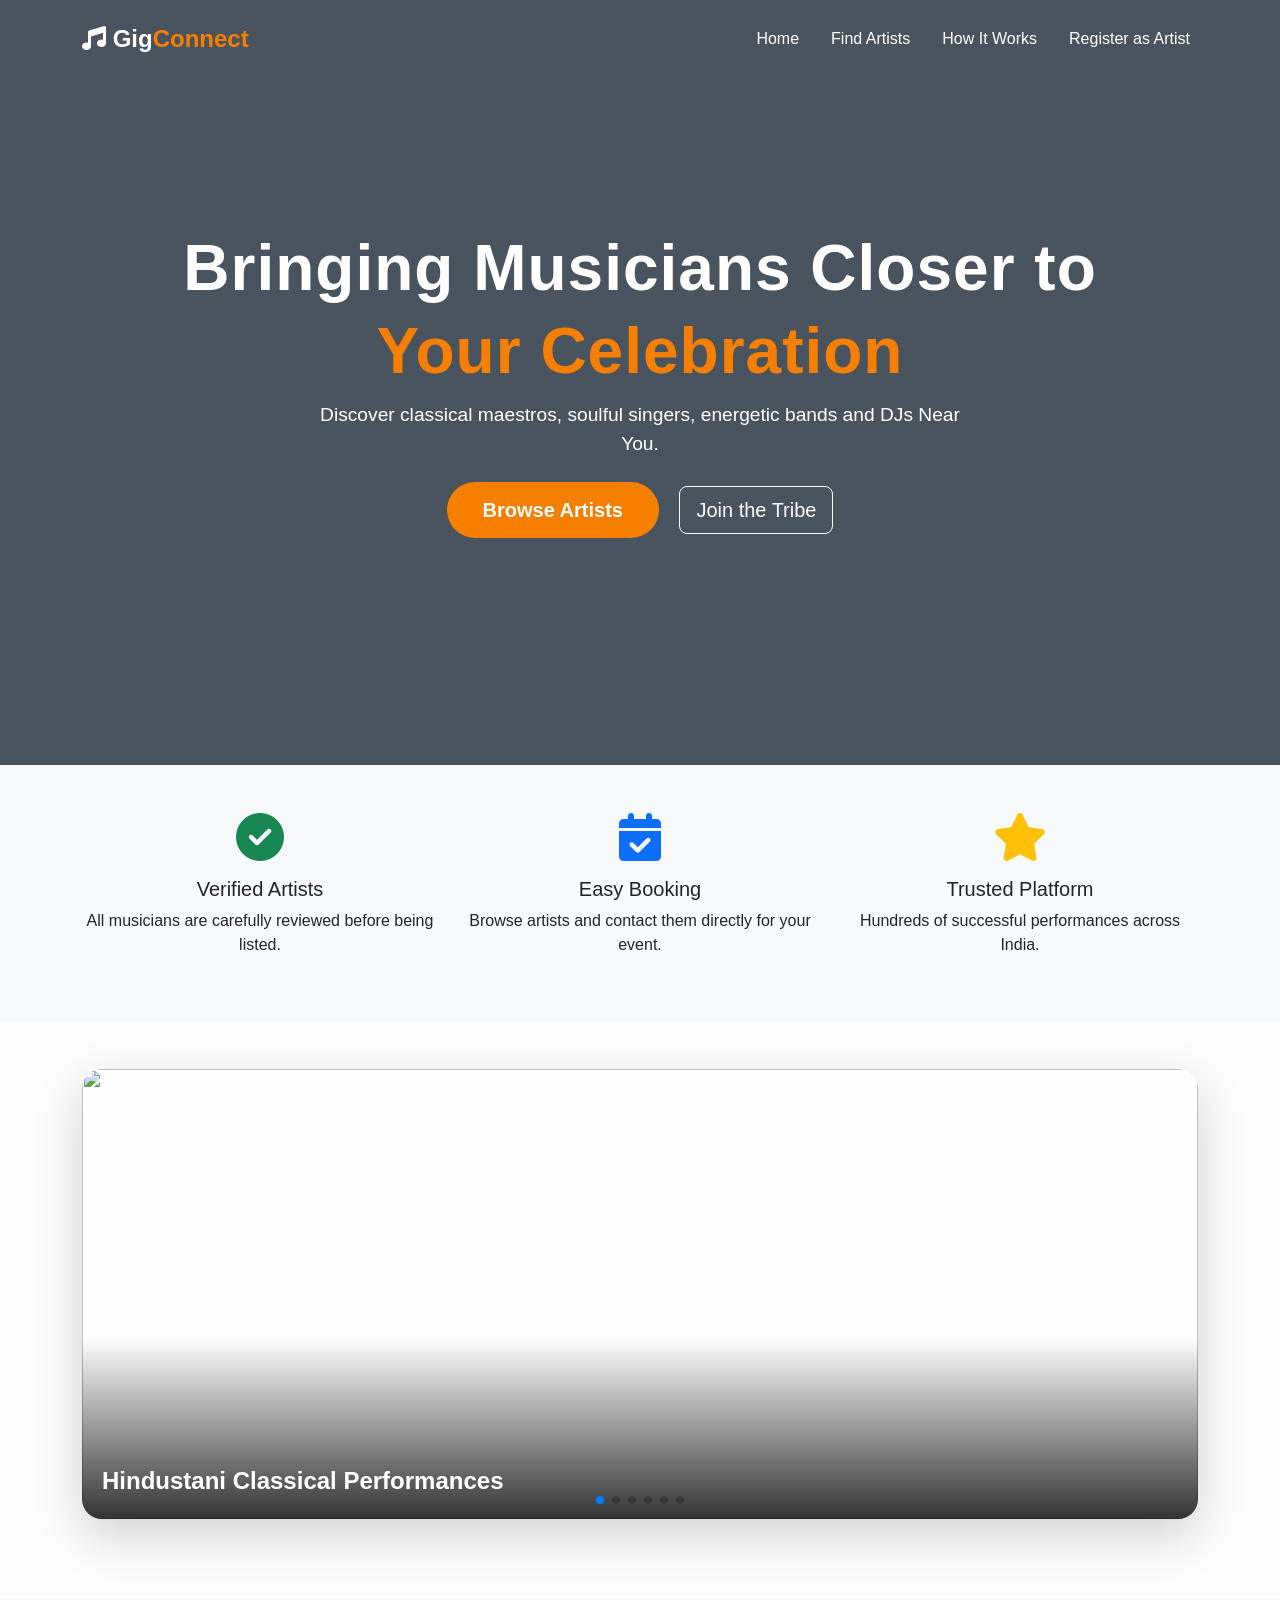
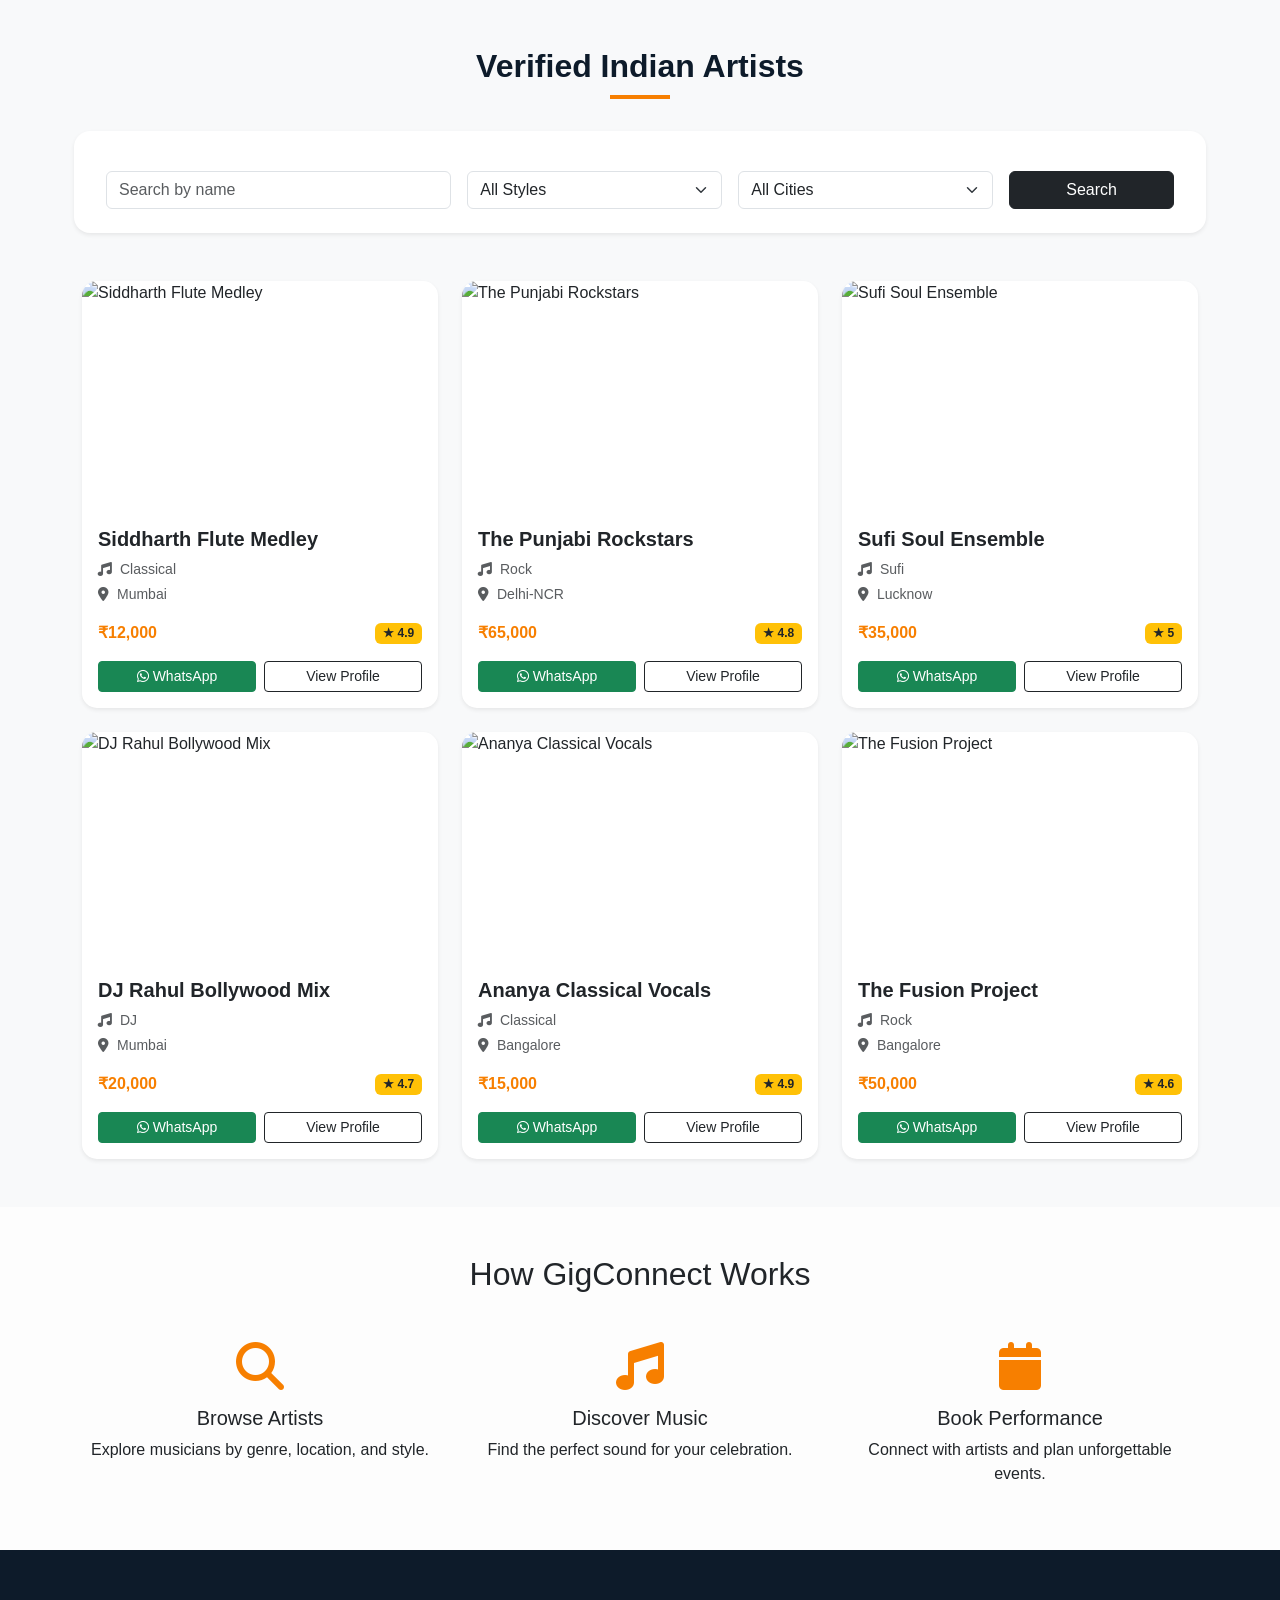
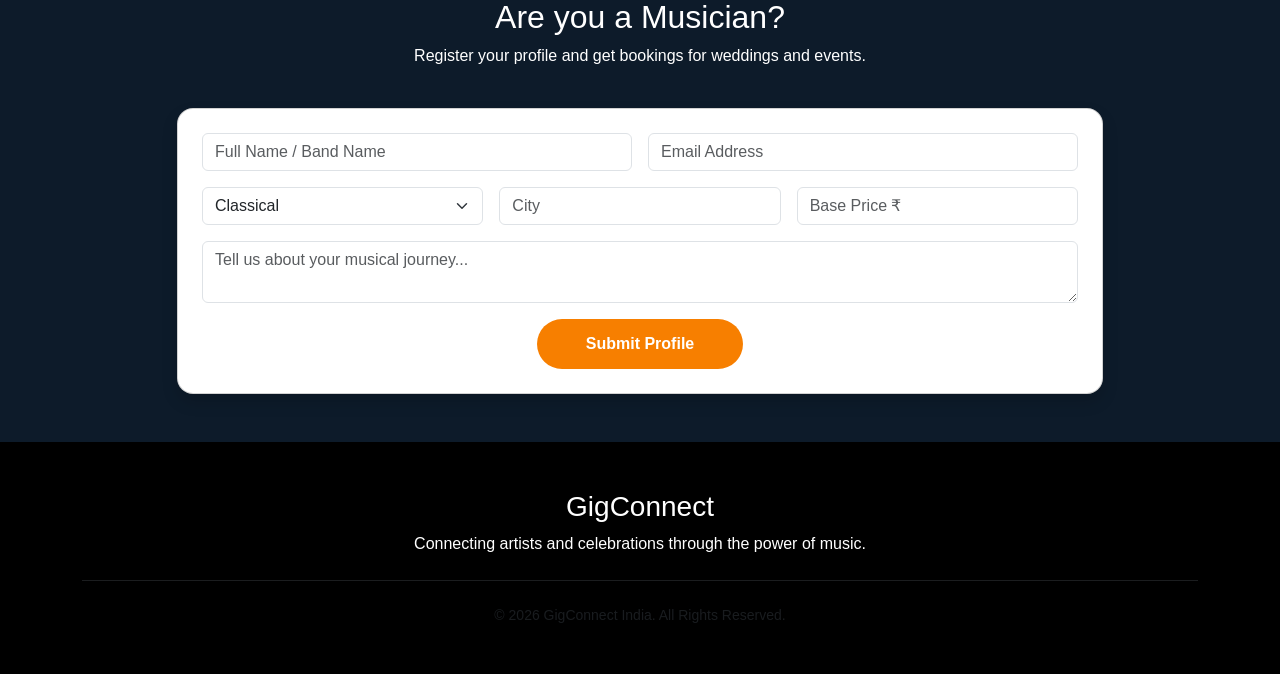
==== commit cbc9d31a: "Add files via upload" ====
--- a/index.html
+++ b/index.html
@@ -1,152 +1,420 @@
 <!DOCTYPE html>
 <html lang="en">
+
+<!-- ===================================================== -->
+<!-- HEAD SECTION -->
+<!-- ===================================================== -->
+
 <head>
-    <meta charset="UTF-8">
-    <meta name="viewport" content="width=device-width, initial-scale=1.0">
-    <title>GigConnect India | Book Musicians for Weddings & Events</title>
-    <link href="https://cdn.jsdelivr.net/npm/bootstrap@5.3.0/dist/css/bootstrap.min.css" rel="stylesheet">
-    <link rel="stylesheet" href="https://cdnjs.cloudflare.com/ajax/libs/font-awesome/6.4.0/css/all.min.css">
-    <link rel="stylesheet" href="https://unpkg.com/aos@next/dist/aos.css" />
-    <link rel="stylesheet" href="https://cdn.jsdelivr.net/npm/swiper@10/swiper-bundle.min.css" />
-    <link rel="stylesheet" href="style.css">
+<meta charset="UTF-8">
+<meta name="viewport" content="width=device-width, initial-scale=1.0">
+
+<!-- WEBSITE TITLE -->
+<title>GigConnect India | Bringing Musicians Closer to Your Celebration</title>
+
+<!-- BOOTSTRAP -->
+<link href="https://cdn.jsdelivr.net/npm/bootstrap@5.3.0/dist/css/bootstrap.min.css" rel="stylesheet">
+
+<!-- FONT AWESOME -->
+<link rel="stylesheet" href="https://cdnjs.cloudflare.com/ajax/libs/font-awesome/6.4.0/css/all.min.css">
+
+<!-- AOS ANIMATION -->
+<link rel="stylesheet" href="https://unpkg.com/aos@next/dist/aos.css" />
+
+<!-- SWIPER SLIDER -->
+<link rel="stylesheet" href="https://cdn.jsdelivr.net/npm/swiper@10/swiper-bundle.min.css"/>
+
+<!-- CUSTOM CSS -->
+<link rel="stylesheet" href="style.css">
+
 </head>
+
+
 <body>
 
-    <nav class="navbar navbar-expand-lg fixed-top" id="mainNav">
-        <div class="container">
-            <a class="navbar-brand" href="#">Gig<span>Connect</span></a>
-            <button class="navbar-toggler" type="button" data-bs-toggle="collapse" data-bs-target="#navbarNav">
-                <span class="navbar-toggler-icon"></span>
-            </button>
-            <div class="collapse navbar-collapse" id="navbarNav">
-                <ul class="navbar-nav ms-auto">
-                    <li class="nav-item"><a class="nav-link" href="#home">Home</a></li>
-                    <li class="nav-item"><a class="nav-link" href="#musicians">Find Artists</a></li>
-                    <li class="nav-item"><a class="nav-link" href="#how-it-works">How It Works</a></li>
-                    <li class="nav-item"><a class="nav-link" href="#register">Register as Artist</a></li>
-                </ul>
-            </div>
-        </div>
-    </nav>
-
-    <header id="home" class="hero-section">
-        <div class="container text-center text-white" data-aos="zoom-out">
-            <h1 class="display-3 fw-bold">Live Music for Your <br><span class="text-orange">Desi Celebrations</span></h1>
-            <p class="lead mb-4">Book Sitarists, Sufi Singers, Bollywood Bands, and DJs across India.</p>
-            <div class="hero-btns">
-                <a href="#musicians" class="btn btn-orange btn-lg me-3">Browse Artists</a>
-                <a href="#register" class="btn btn-outline-light btn-lg">Join the Tribe</a>
-            </div>
-        </div>
-    </header>
-
-    <section class="slider-section py-5">
-        <div class="container">
-            <div class="swiper mySwiper shadow-lg">
-                <div class="swiper-wrapper">
-                    <div class="swiper-slide">
-                        <img src="https://images.unsplash.com/photo-1598387993441-a364f854c3e1?auto=format&fit=crop&w=1200&q=80" alt="Indian Classical">
-                        <div class="slide-overlay"><span>Hindustani Classical</span></div>
-                    </div>
-                    <div class="swiper-slide">
-                        <img src="https://images.unsplash.com/photo-1514525253361-bee8a19740c1?auto=format&fit=crop&w=1200&q=80" alt="Bollywood Band">
-                        <div class="slide-overlay"><span>High-Energy Fusion Bands</span></div>
-                    </div>
-                    <div class="swiper-slide">
-                        <img src="https://images.unsplash.com/photo-1533174072545-7a4b6ad7a6c3?auto=format&fit=crop&w=1200&q=80" alt="Sufi Night">
-                        <div class="slide-overlay"><span>Soulful Sufi & Bhajan Nights</span></div>
-                    </div>
-                </div>
-                <div class="swiper-pagination"></div>
-            </div>
-        </div>
-    </section>
-
-    <section id="musicians" class="py-5 bg-light">
-        <div class="container">
-            <div class="text-center mb-5" data-aos="fade-up">
-                <h2 class="section-title">Verified Indian Artists</h2>
-                <div class="title-underline"></div>
-            </div>
-
-            <div class="row g-3 mb-5 filter-container p-4 shadow-sm bg-white rounded-4" data-aos="fade-up">
-                <div class="col-md-4">
-                    <input type="text" id="nameFilter" class="form-control" placeholder="Search by name (e.g. Sharma)">
-                </div>
-                <div class="col-md-3">
-                    <select id="genreFilter" class="form-select">
-                        <option value="">All Styles</option>
-                        <option value="Classical">Classical (Sitar/Flute)</option>
-                        <option value="Sufi">Sufi & Semi-Classical</option>
-                        <option value="Rock">Indian Rock / Fusion</option>
-                        <option value="DJ">Bollywood DJ</option>
-                        <option value="Regional">Regional (Punjabi/Tamil)</option>
-                    </select>
-                </div>
-                <div class="col-md-3">
-                    <select id="cityFilter" class="form-select">
-                        <option value="">All Cities</option>
-                        <option value="Mumbai">Mumbai</option>
-                        <option value="Delhi-NCR">Delhi-NCR</option>
-                        <option value="Bangalore">Bangalore</option>
-                        <option value="Lucknow">Lucknow</option>
-                    </select>
-                </div>
-                <div class="col-md-2">
-                    <button class="btn btn-dark w-100" onclick="filterMusicians()">Search</button>
-                </div>
-            </div>
-
-            <div class="row g-4" id="musicianGrid">
-                </div>
-        </div>
-    </section>
-
-    <section id="register" class="py-5 bg-navy text-white">
-        <div class="container">
-            <div class="row justify-content-center">
-                <div class="col-md-8 text-center mb-4">
-                    <h2>Are you a Musician?</h2>
-                    <p>Register your profile and get bookings for Weddings, Corporate Events, and Festivals.</p>
-                </div>
-                <div class="col-md-10">
-                    <div class="card p-4 text-dark rounded-4 shadow">
-                        <form id="registrationForm">
-                            <div class="row g-3">
-                                <div class="col-md-6"><input type="text" class="form-control" placeholder="Full Name / Band Name" id="regName" required></div>
-                                <div class="col-md-6"><input type="email" class="form-control" placeholder="Email Address" id="regEmail" required></div>
-                                <div class="col-md-4">
-                                    <select class="form-select" id="regGenre">
-                                        <option>Classical</option>
-                                        <option>Sufi</option>
-                                        <option>Bollywood</option>
-                                        <option>Fusion Band</option>
-                                    </select>
-                                </div>
-                                <div class="col-md-4"><input type="text" class="form-control" placeholder="City (e.g. Mumbai)" id="regCity" required></div>
-                                <div class="col-md-4"><input type="number" class="form-control" placeholder="Base Price (₹)" id="regPrice" required></div>
-                                <div class="col-12"><textarea class="form-control" placeholder="Tell us about your musical journey..." id="regBio" rows="3"></textarea></div>
-                                <div class="col-12 text-center"><button class="btn btn-orange px-5">Submit Profile</button></div>
-                            </div>
-                        </form>
-                    </div>
-                </div>
-            </div>
-        </div>
-    </section>
-
-    <footer class="py-5 bg-black text-white">
-        <div class="container text-center">
-            <h3>Gig<span>Connect</span></h3>
-            <p>Bringing the rhythm of India to your stage.</p>
-            <hr class="my-4 border-secondary">
-            <p class="small text-muted mb-0">&copy; 2026 GigConnect India. All Rights Reserved.</p>
-        </div>
-    </footer>
-
-    <script src="https://cdn.jsdelivr.net/npm/bootstrap@5.3.0/dist/js/bootstrap.bundle.min.js"></script>
-    <script src="https://cdn.jsdelivr.net/npm/swiper@10/swiper-bundle.min.js"></script>
-    <script src="https://unpkg.com/aos@next/dist/aos.js"></script>
-    <script src="script.js"></script>
+<!-- ===================================================== -->
+<!-- NAVBAR -->
+<!-- ===================================================== -->
+
+<nav class="navbar navbar-expand-lg fixed-top" id="mainNav">
+
+<div class="container">
+
+<a class="navbar-brand" href="#">
+<i class="fa-solid fa-music"></i> Gig<span>Connect</span>
+</a>
+
+<button class="navbar-toggler" type="button" data-bs-toggle="collapse" data-bs-target="#navbarNav">
+<span class="navbar-toggler-icon"></span>
+</button>
+
+<div class="collapse navbar-collapse" id="navbarNav">
+
+<ul class="navbar-nav ms-auto">
+
+<li class="nav-item">
+<a class="nav-link" href="#home">Home</a>
+</li>
+
+<li class="nav-item">
+<a class="nav-link" href="#musicians">Find Artists</a>
+</li>
+
+<li class="nav-item">
+<a class="nav-link" href="#how-it-works">How It Works</a>
+</li>
+
+<li class="nav-item">
+<a class="nav-link" href="#register">Register as Artist</a>
+</li>
+
+</ul>
+
+</div>
+</div>
+</nav>
+
+
+
+<!-- ===================================================== -->
+<!-- HERO SECTION -->
+<!-- ===================================================== -->
+
+<header id="home" class="hero-section">
+
+<div class="container text-center text-white" data-aos="zoom-out">
+
+<h1 class="display-3 fw-bold">
+
+Bringing Musicians Closer to <br>
+<span class="text-orange">Your Celebration</span>
+
+</h1>
+
+<p class="lead mb-4">
+
+Discover classical maestros, soulful singers, energetic bands and DJs Near You.
+
+</p>
+
+<div class="hero-btns">
+
+<a href="#musicians" class="btn btn-orange btn-lg me-3">
+Browse Artists
+</a>
+
+<a href="#register" class="btn btn-outline-light btn-lg">
+Join the Tribe
+</a>
+
+</div>
+
+</div>
+</header>
+
+
+
+<!-- ===================================================== -->
+<!-- TRUST SECTION -->
+<!-- ===================================================== -->
+
+<section class="py-5 bg-light">
+
+<div class="container text-center">
+
+<div class="row">
+
+<div class="col-md-4" data-aos="fade-up">
+<i class="fa fa-check-circle fa-3x text-success mb-3"></i>
+<h5>Verified Artists</h5>
+<p>All musicians are carefully reviewed before being listed.</p>
+</div>
+
+<div class="col-md-4" data-aos="fade-up">
+<i class="fa fa-calendar-check fa-3x text-primary mb-3"></i>
+<h5>Easy Booking</h5>
+<p>Browse artists and contact them directly for your event.</p>
+</div>
+
+<div class="col-md-4" data-aos="fade-up">
+<i class="fa fa-star fa-3x text-warning mb-3"></i>
+<h5>Trusted Platform</h5>
+<p>Hundreds of successful performances across India.</p>
+</div>
+
+</div>
+</div>
+</section>
+
+
+
+<!-- ===================================================== -->
+<!-- IMAGE SLIDER SECTION -->
+<!-- ===================================================== -->
+
+<section class="slider-section py-5">
+
+<div class="container">
+
+<div class="swiper mySwiper shadow-lg">
+
+<div class="swiper-wrapper">
+
+
+<!-- CLASSICAL PERFORMANCE -->
+
+<div class="swiper-slide">
+<img src="https://images.unsplash.com/photo-1619983081563-430f63602796?auto=format&fit=crop&w=1200&q=80">
+<div class="slide-overlay"><span>Hindustani Classical Performances</span></div>
+</div>
+
+
+<!-- LIVE FUSION BAND -->
+
+<div class="swiper-slide">
+<img src="https://images.unsplash.com/photo-1501386761578-eac5c94b800a?auto=format&fit=crop&w=1200&q=80">
+<div class="slide-overlay"><span>High Energy Fusion Bands</span></div>
+</div>
+
+
+<!-- SUFI NIGHT -->
+
+<div class="swiper-slide">
+<img src="https://images.unsplash.com/photo-1511671782779-c97d3d27a1d4?auto=format&fit=crop&w=1200&q=80">
+<div class="slide-overlay"><span>Soulful Sufi & Bhajan Nights</span></div>
+</div>
+
+
+<!-- TABLA PERFORMANCE -->
+
+<div class="swiper-slide">
+<img src="https://images.unsplash.com/photo-1580136579312-94651dfd596d?auto=format&fit=crop&w=1200&q=80">
+<div class="slide-overlay"><span>Traditional Tabla & Instrumental Shows</span></div>
+</div>
+
+
+<!-- LIVE STAGE -->
+
+<div class="swiper-slide">
+<img src="https://images.unsplash.com/photo-1497032205916-ac775f0649ae?auto=format&fit=crop&w=1200&q=80">
+<div class="slide-overlay"><span>Live Concert Experiences</span></div>
+</div>
+
+
+<!-- ONLINE STREAMING -->
+
+<div class="swiper-slide">
+<img src="https://images.unsplash.com/photo-1603575448369-6d86e3f48f9f?auto=format&fit=crop&w=1200&q=80">
+<div class="slide-overlay"><span>Virtual Music Streaming</span></div>
+</div>
+
+</div>
+
+<div class="swiper-pagination"></div>
+
+</div>
+</div>
+</section>
+
+
+
+<!-- ===================================================== -->
+<!-- ARTIST SEARCH -->
+<!-- ===================================================== -->
+
+<section id="musicians" class="py-5 bg-light">
+
+<div class="container">
+
+<div class="text-center mb-5">
+<h2 class="section-title">Verified Indian Artists</h2>
+<div class="title-underline"></div>
+</div>
+
+<div class="row g-3 mb-5 filter-container p-4 shadow-sm bg-white rounded-4">
+
+<div class="col-md-4">
+<input type="text" id="nameFilter" class="form-control" placeholder="Search by name">
+</div>
+
+<div class="col-md-3">
+<select id="genreFilter" class="form-select">
+<option value="">All Styles</option>
+<option value="Classical">Classical</option>
+<option value="Sufi">Sufi</option>
+<option value="Rock">Fusion</option>
+<option value="DJ">Bollywood DJ</option>
+</select>
+</div>
+
+<div class="col-md-3">
+<select id="cityFilter" class="form-select">
+<option value="">All Cities</option>
+<option>Delhi</option>
+<option>Ghaziabad</option>
+<option>Noida</option>
+<option>Gurugram</option>
+<option>Faridabad</option>
+<option>Haldwani</option>
+<option>Dehradun</option>
+<option>Lucknow</option>
+
+</select>
+</div>
+
+<div class="col-md-2">
+<button class="btn btn-dark w-100" onclick="filterMusicians()">Search</button>
+</div>
+
+</div>
+
+<div class="row g-4" id="musicianGrid"></div>
+
+</div>
+</section>
+
+
+
+<!-- ===================================================== -->
+<!-- HOW IT WORKS -->
+<!-- ===================================================== -->
+
+<section id="how-it-works" class="py-5">
+
+<div class="container text-center">
+
+<h2 class="mb-5">How GigConnect Works</h2>
+
+<div class="row">
+
+<div class="col-md-4">
+<i class="fa fa-search fa-3x mb-3 text-orange"></i>
+<h5>Browse Artists</h5>
+<p>Explore musicians by genre, location, and style.</p>
+</div>
+
+<div class="col-md-4">
+<i class="fa fa-music fa-3x mb-3 text-orange"></i>
+<h5>Discover Music</h5>
+<p>Find the perfect sound for your celebration.</p>
+</div>
+
+<div class="col-md-4">
+<i class="fa fa-calendar fa-3x mb-3 text-orange"></i>
+<h5>Book Performance</h5>
+<p>Connect with artists and plan unforgettable events.</p>
+</div>
+
+</div>
+
+</div>
+</section>
+
+
+
+<!-- ===================================================== -->
+<!-- ARTIST REGISTRATION -->
+<!-- ===================================================== -->
+
+<section id="register" class="py-5 bg-navy text-white">
+
+<div class="container">
+
+<div class="row justify-content-center">
+
+<div class="col-md-8 text-center mb-4">
+<h2>Are you a Musician?</h2>
+<p>Register your profile and get bookings for weddings and events.</p>
+</div>
+
+<div class="col-md-10">
+
+<div class="card p-4 text-dark rounded-4 shadow">
+
+<form id="registrationForm">
+
+<div class="row g-3">
+
+<div class="col-md-6">
+<input type="text" class="form-control" placeholder="Full Name / Band Name" id="regName" required>
+</div>
+
+<div class="col-md-6">
+<input type="email" class="form-control" placeholder="Email Address" id="regEmail" required>
+</div>
+
+<div class="col-md-4">
+<select class="form-select" id="regGenre">
+<option>Classical</option>
+<option>Sufi</option>
+<option>Bollywood</option>
+<option>Fusion Band</option>
+</select>
+</div>
+
+<div class="col-md-4">
+<input type="text" class="form-control" placeholder="City" id="regCity" required>
+</div>
+
+<div class="col-md-4">
+<input type="number" class="form-control" placeholder="Base Price ₹" id="regPrice" required>
+</div>
+
+<div class="col-12">
+<textarea class="form-control" placeholder="Tell us about your musical journey..." id="regBio"></textarea>
+</div>
+
+<div class="col-12 text-center">
+<button class="btn btn-orange px-5">Submit Profile</button>
+</div>
+
+</div>
+
+</form>
+
+</div>
+</div>
+</div>
+</div>
+</section>
+
+
+
+<!-- ===================================================== -->
+<!-- FOOTER -->
+<!-- ===================================================== -->
+
+<footer class="py-5 bg-black text-white">
+
+<div class="container text-center">
+
+<h3>Gig<span>Connect</span></h3>
+
+<p>Connecting artists and celebrations through the power of music.</p>
+
+<hr class="my-4 border-secondary">
+
+<p class="small text-muted mb-0">
+© 2026 GigConnect India. All Rights Reserved.
+</p>
+
+</div>
+
+</footer>
+
+
+
+<!-- ===================================================== -->
+<!-- JAVASCRIPT LIBRARIES -->
+<!-- ===================================================== -->
+
+<script src="https://cdn.jsdelivr.net/npm/bootstrap@5.3.0/dist/js/bootstrap.bundle.min.js"></script>
+
+<script src="https://cdn.jsdelivr.net/npm/swiper@10/swiper-bundle.min.js"></script>
+
+<script src="https://unpkg.com/aos@next/dist/aos.js"></script>
+
+<script src="script.js"></script>
+
 </body>
 </html>
--- a/style.css
+++ b/style.css
@@ -14,17 +14,117 @@
 .navbar-brand span { color: var(--orange); }
 .nav-link { color: white !important; font-weight: 500; margin-left: 1rem; }
 
-/* Hero */
+/* =====================================================
+HERO SECTION
+Main landing section with background image
+===================================================== */
+
 .hero-section {
+
     height: 85vh;
-    background: linear-gradient(rgba(13, 27, 42, 0.7), rgba(13, 27, 42, 0.7)), 
-                url('https://images.unsplash.com/photo-1516280440614-37939bbacd81?auto=format&fit=crop&w=1920&q=80');
-    background-size: cover; background-position: center;
-    display: flex; align-items: center; justify-content: center;
+
+    background:
+    linear-gradient(rgba(13,27,42,0.75), rgba(13,27,42,0.75)),
+    url('https://images.unsplash.com/photo-1516280440614-37939bbacd81?auto=format&fit=crop&w=1920&q=80');
+
+    background-size: cover;
+    background-position: center;
+    background-attachment: fixed;
+
+    display: flex;
+    align-items: center;
+    justify-content: center;
+
+    text-align: center;
+
+    padding: 20px;
+
 }
 
-.btn-orange { background: var(--orange); color: white; border-radius: 50px; padding: 12px 35px; font-weight: 600; }
-.btn-orange:hover { background: var(--gold); transform: translateY(-3px); }
+
+/* =========================================
+HERO TITLE
+========================================= */
+
+.hero-section h1 {
+
+    letter-spacing: 1px;
+    line-height: 1.3;
+
+}
+
+
+/* =========================================
+HERO SUBTITLE
+========================================= */
+
+.hero-section p {
+
+    font-size: 1.2rem;
+    max-width: 650px;
+    margin: auto;
+
+}
+
+
+/* =========================================
+ORANGE BUTTON STYLE
+========================================= */
+
+.btn-orange {
+
+    background: var(--orange);
+    color: white;
+
+    border-radius: 50px;
+
+    padding: 12px 35px;
+
+    font-weight: 600;
+
+    transition: all 0.3s ease;
+
+}
+
+
+.btn-orange:hover {
+
+    background: var(--gold);
+
+    transform: translateY(-3px);
+
+    box-shadow: 0 8px 20px rgba(0,0,0,0.3);
+
+}
+
+
+/* =========================================
+RESPONSIVE HERO TEXT
+Mobile Friendly
+========================================= */
+
+@media (max-width:768px){
+
+.hero-section{
+
+height: 75vh;
+
+}
+
+.hero-section h1{
+
+font-size:2.2rem;
+
+}
+
+.hero-section p{
+
+font-size:1rem;
+
+}
+
+}
+
 
 /* Swiper */
 .swiper { width: 100%; height: 450px; border-radius: 20px; margin-bottom: 2rem; }
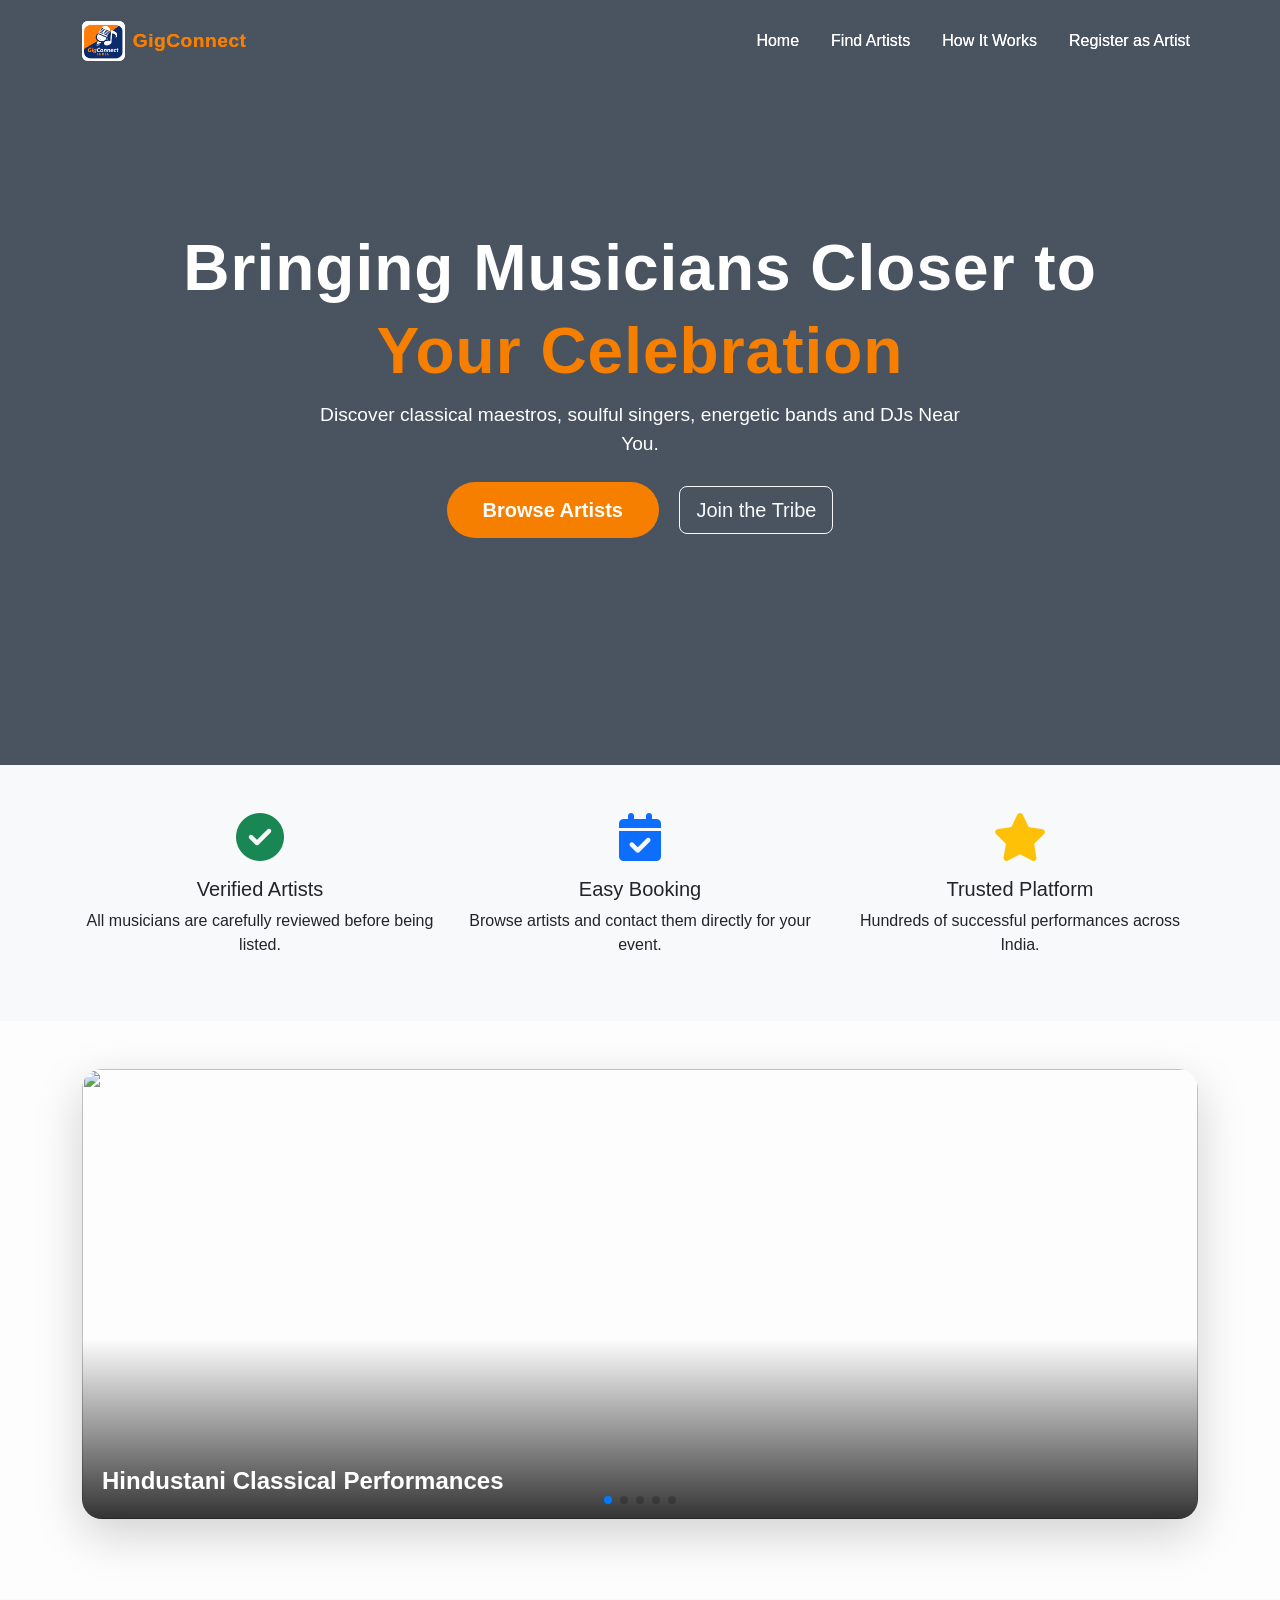
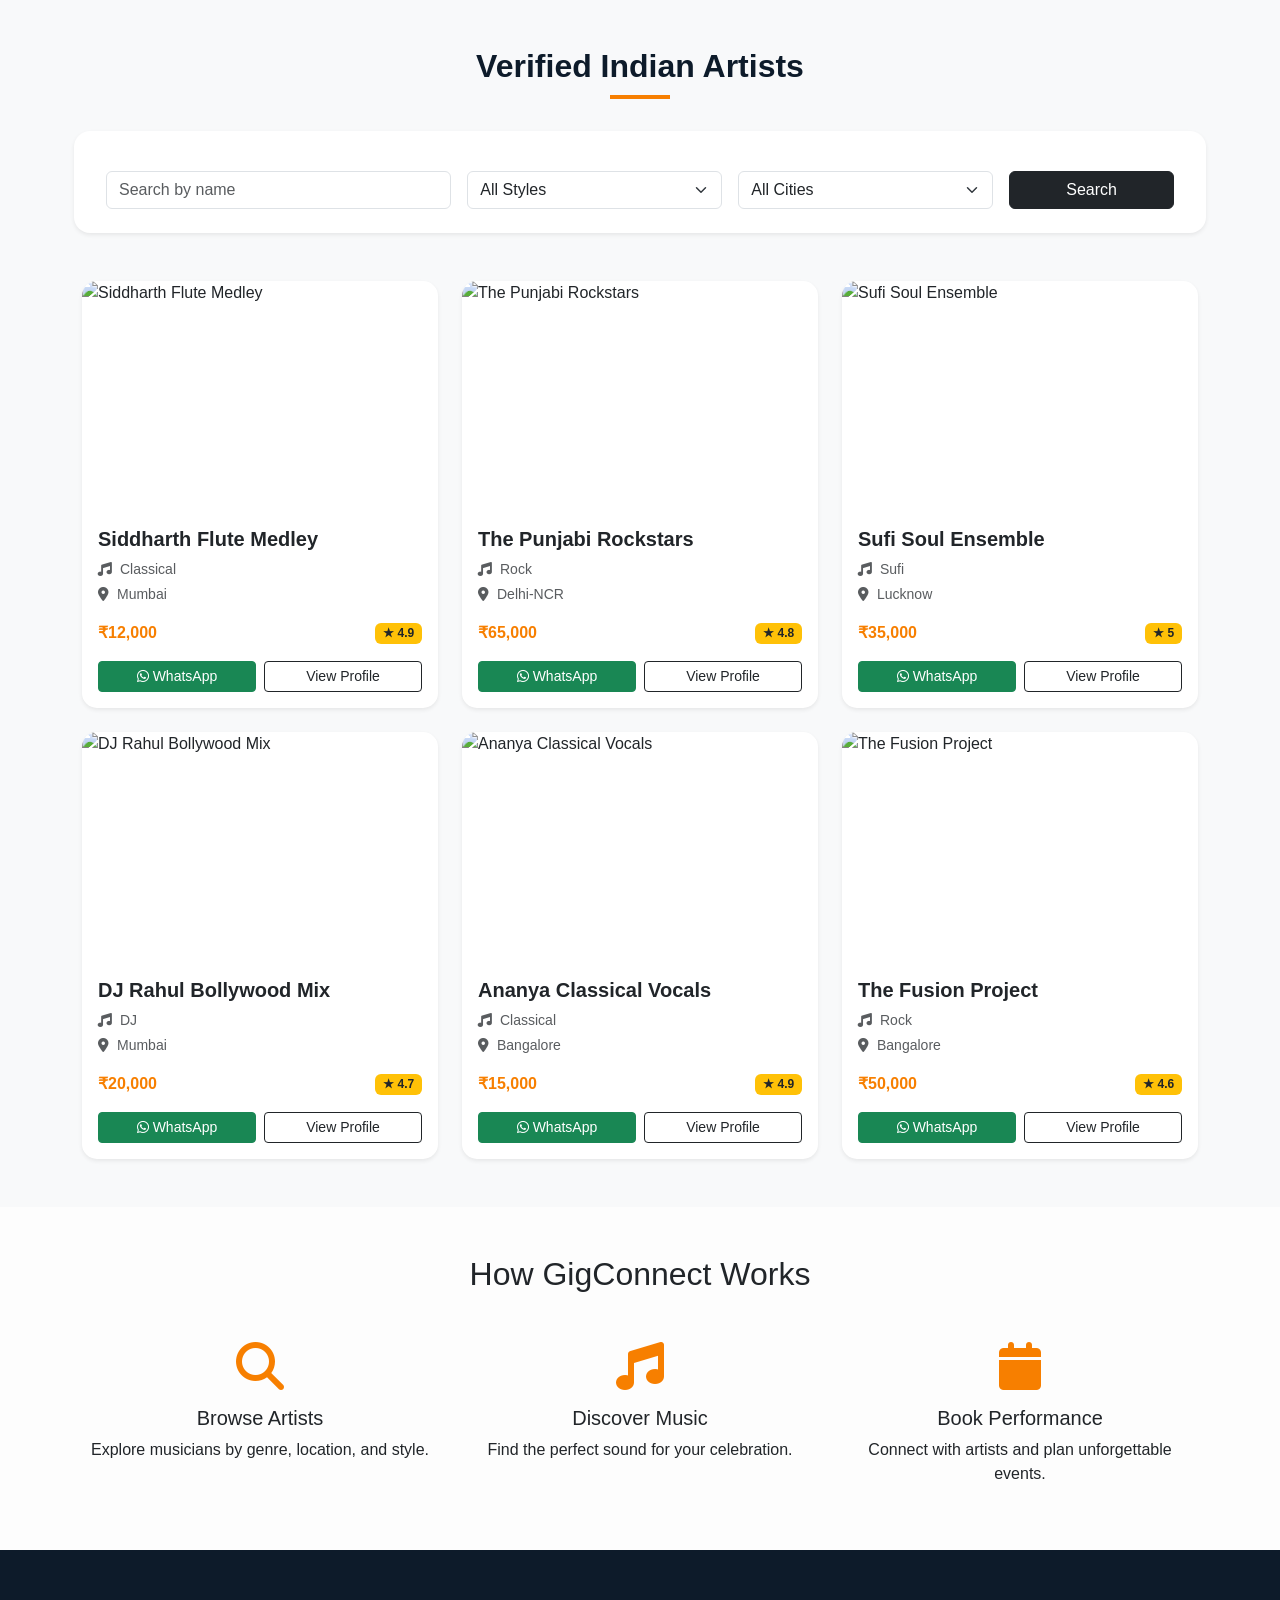
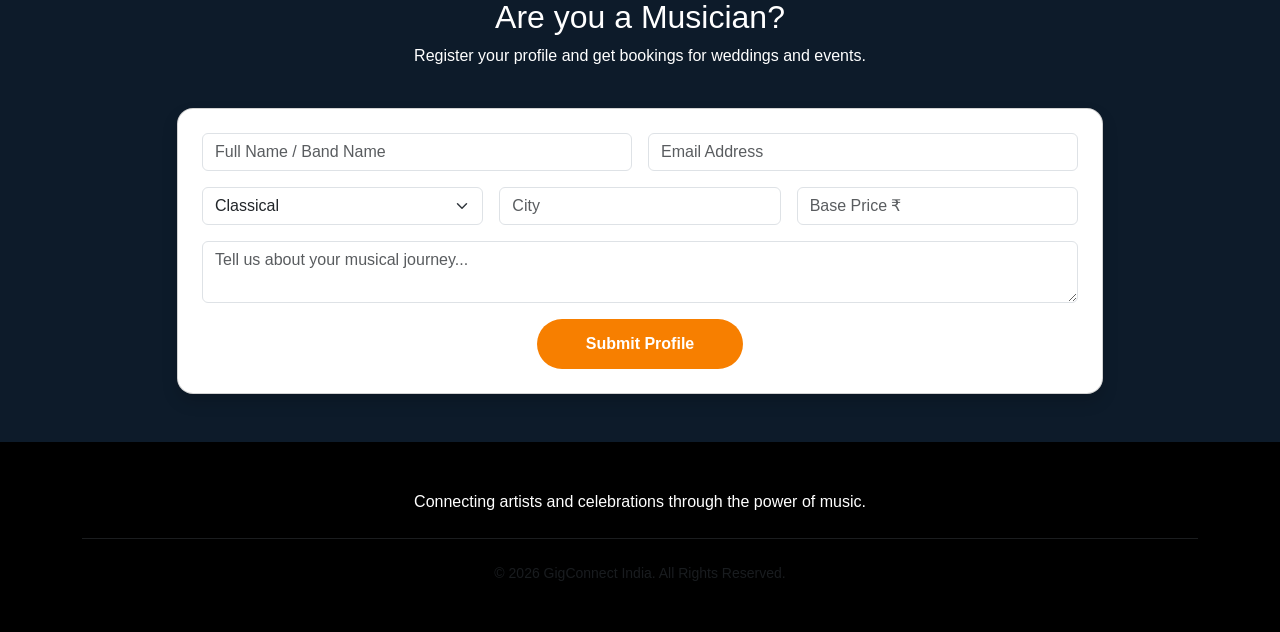
==== commit 4f98f383: "Add files via upload" ====
--- a/index.html
+++ b/index.html
@@ -12,6 +12,9 @@
 <!-- WEBSITE TITLE -->
 <title>GigConnect India | Bringing Musicians Closer to Your Celebration</title>
 
+<link rel="icon" type="image/png" href="favicon.png">
+<link rel="shortcut icon" href="favicon.png">
+
 <!-- BOOTSTRAP -->
 <link href="https://cdn.jsdelivr.net/npm/bootstrap@5.3.0/dist/css/bootstrap.min.css" rel="stylesheet">
 
@@ -32,22 +35,33 @@
 
 <body>
 
-<!-- ===================================================== -->
-<!-- NAVBAR -->
-<!-- ===================================================== -->
+<!-- ========================================= -->
+<!-- NAVBAR WITH LOGO -->
+<!-- ========================================= -->
 
 <nav class="navbar navbar-expand-lg fixed-top" id="mainNav">
 
 <div class="container">
 
-<a class="navbar-brand" href="#">
-<i class="fa-solid fa-music"></i> Gig<span>Connect</span>
+<!-- WEBSITE LOGO -->
+<a class="navbar-brand d-flex align-items-center" href="#home">
+
+<img src="logo.png" alt="GigConnect Logo" height="40" class="me-2">
+
+<span class="fw-bold">
+Gig<span class="text-orange">Connect</span>
+</span>
+
 </a>
 
+<!-- MOBILE MENU BUTTON -->
 <button class="navbar-toggler" type="button" data-bs-toggle="collapse" data-bs-target="#navbarNav">
+
 <span class="navbar-toggler-icon"></span>
+
 </button>
 
+<!-- NAVIGATION LINKS -->
 <div class="collapse navbar-collapse" id="navbarNav">
 
 <ul class="navbar-nav ms-auto">
@@ -71,10 +85,10 @@
 </ul>
 
 </div>
-</div>
+
+</div>
+
 </nav>
-
-
 
 <!-- ===================================================== -->
 <!-- HERO SECTION -->
@@ -148,9 +162,9 @@
 
 
 
-<!-- ===================================================== -->
-<!-- IMAGE SLIDER SECTION -->
-<!-- ===================================================== -->
+<!-- ========================================= -->
+<!-- MUSIC EXPERIENCE SLIDER -->
+<!-- ========================================= -->
 
 <section class="slider-section py-5">
 
@@ -160,52 +174,78 @@
 
 <div class="swiper-wrapper">
 
-
-<!-- CLASSICAL PERFORMANCE -->
+<!-- Slide 1 : Classical Music -->
 
 <div class="swiper-slide">
-<img src="https://images.unsplash.com/photo-1619983081563-430f63602796?auto=format&fit=crop&w=1200&q=80">
-<div class="slide-overlay"><span>Hindustani Classical Performances</span></div>
-</div>
-
-
-<!-- LIVE FUSION BAND -->
+
+<img src="https://images.unsplash.com/photo-1603386329225-868f9b1ee6a9?auto=format&fit=crop&w=1200&q=80">
+
+<div class="slide-overlay">
+
+<span>Hindustani Classical Performances</span>
+
+</div>
+
+</div>
+
+
+<!-- Slide 2 : Fusion Band -->
 
 <div class="swiper-slide">
-<img src="https://images.unsplash.com/photo-1501386761578-eac5c94b800a?auto=format&fit=crop&w=1200&q=80">
-<div class="slide-overlay"><span>High Energy Fusion Bands</span></div>
-</div>
-
-
-<!-- SUFI NIGHT -->
+
+<img src="https://images.unsplash.com/photo-1507874457470-272b3c8d8ee2?auto=format&fit=crop&w=1200&q=80">
+
+<div class="slide-overlay">
+
+<span>High Energy Fusion Bands</span>
+
+</div>
+
+</div>
+
+
+<!-- Slide 3 : Traditional Instruments -->
 
 <div class="swiper-slide">
-<img src="https://images.unsplash.com/photo-1511671782779-c97d3d27a1d4?auto=format&fit=crop&w=1200&q=80">
-<div class="slide-overlay"><span>Soulful Sufi & Bhajan Nights</span></div>
-</div>
-
-
-<!-- TABLA PERFORMANCE -->
+
+<img src="https://images.unsplash.com/photo-1511192336575-5a79af67a629?auto=format&fit=crop&w=1200&q=80">
+
+<div class="slide-overlay">
+
+<span>Traditional Instruments Show Solo/Bands</span>
+
+</div>
+
+</div>
+
+
+<!-- Slide 4 : Live Stage Performance -->
 
 <div class="swiper-slide">
-<img src="https://images.unsplash.com/photo-1580136579312-94651dfd596d?auto=format&fit=crop&w=1200&q=80">
-<div class="slide-overlay"><span>Traditional Tabla & Instrumental Shows</span></div>
-</div>
-
-
-<!-- LIVE STAGE -->
+
+<img src="https://images.unsplash.com/photo-1506157786151-b8491531f063?auto=format&fit=crop&w=1200&q=80">
+
+<div class="slide-overlay">
+
+<span>Live Concert & Stage Performances</span>
+
+</div>
+
+</div>
+
+
+<!-- Slide 5 : Virtual Streaming -->
 
 <div class="swiper-slide">
-<img src="https://images.unsplash.com/photo-1497032205916-ac775f0649ae?auto=format&fit=crop&w=1200&q=80">
-<div class="slide-overlay"><span>Live Concert Experiences</span></div>
-</div>
-
-
-<!-- ONLINE STREAMING -->
-
-<div class="swiper-slide">
-<img src="https://images.unsplash.com/photo-1603575448369-6d86e3f48f9f?auto=format&fit=crop&w=1200&q=80">
-<div class="slide-overlay"><span>Virtual Music Streaming</span></div>
+
+<img src="https://images.unsplash.com/photo-1581093588401-22f9f5d1b0d1?auto=format&fit=crop&w=1200&q=80">
+
+<div class="slide-overlay">
+
+<span>Virtual Music Streaming</span>
+
+</div>
+
 </div>
 
 </div>
@@ -213,9 +253,10 @@
 <div class="swiper-pagination"></div>
 
 </div>
-</div>
+
+</div>
+
 </section>
-
 
 
 <!-- ===================================================== -->
@@ -387,8 +428,60 @@
 <footer class="py-5 bg-black text-white">
 
 <div class="container text-center">
-
-<h3>Gig<span>Connect</span></h3>
+<!-- ========================================= -->
+<!-- NAVBAR WITH LOGO -->
+<!-- ========================================= -->
+
+<nav class="navbar navbar-expand-lg fixed-top" id="mainNav">
+
+<div class="container">
+
+<!-- WEBSITE LOGO -->
+<a class="navbar-brand d-flex align-items-center" href="#home">
+
+<img src="logo.png" alt="GigConnect Logo" height="40" class="me-2">
+
+<span class="fw-bold">
+Gig<span class="text-orange">Connect</span>
+</span>
+
+</a>
+
+<!-- MOBILE MENU BUTTON -->
+<button class="navbar-toggler" type="button" data-bs-toggle="collapse" data-bs-target="#navbarNav">
+
+<span class="navbar-toggler-icon"></span>
+
+</button>
+
+<!-- NAVIGATION LINKS -->
+<div class="collapse navbar-collapse" id="navbarNav">
+
+<ul class="navbar-nav ms-auto">
+
+<li class="nav-item">
+<a class="nav-link" href="#home">Home</a>
+</li>
+
+<li class="nav-item">
+<a class="nav-link" href="#musicians">Find Artists</a>
+</li>
+
+<li class="nav-item">
+<a class="nav-link" href="#how-it-works">How It Works</a>
+</li>
+
+<li class="nav-item">
+<a class="nav-link" href="#register">Register as Artist</a>
+</li>
+
+</ul>
+
+</div>
+
+</div>
+
+</nav>
 
 <p>Connecting artists and celebrations through the power of music.</p>
 
--- a/style.css
+++ b/style.css
@@ -146,4 +146,15 @@
 .section-title { font-weight: 700; color: var(--navy); }
 .title-underline { width: 60px; height: 4px; background: var(--orange); margin: 10px auto; }
 .bg-navy { background-color: var(--navy); }
-.text-orange { color: var(--orange); }+.text-orange { color: var(--orange); }
+
+/* Navbar Logo */
+
+.navbar-brand img{
+border-radius:6px;
+}
+
+.navbar-brand span{
+font-size:1.2rem;
+letter-spacing:0.5px;
+}
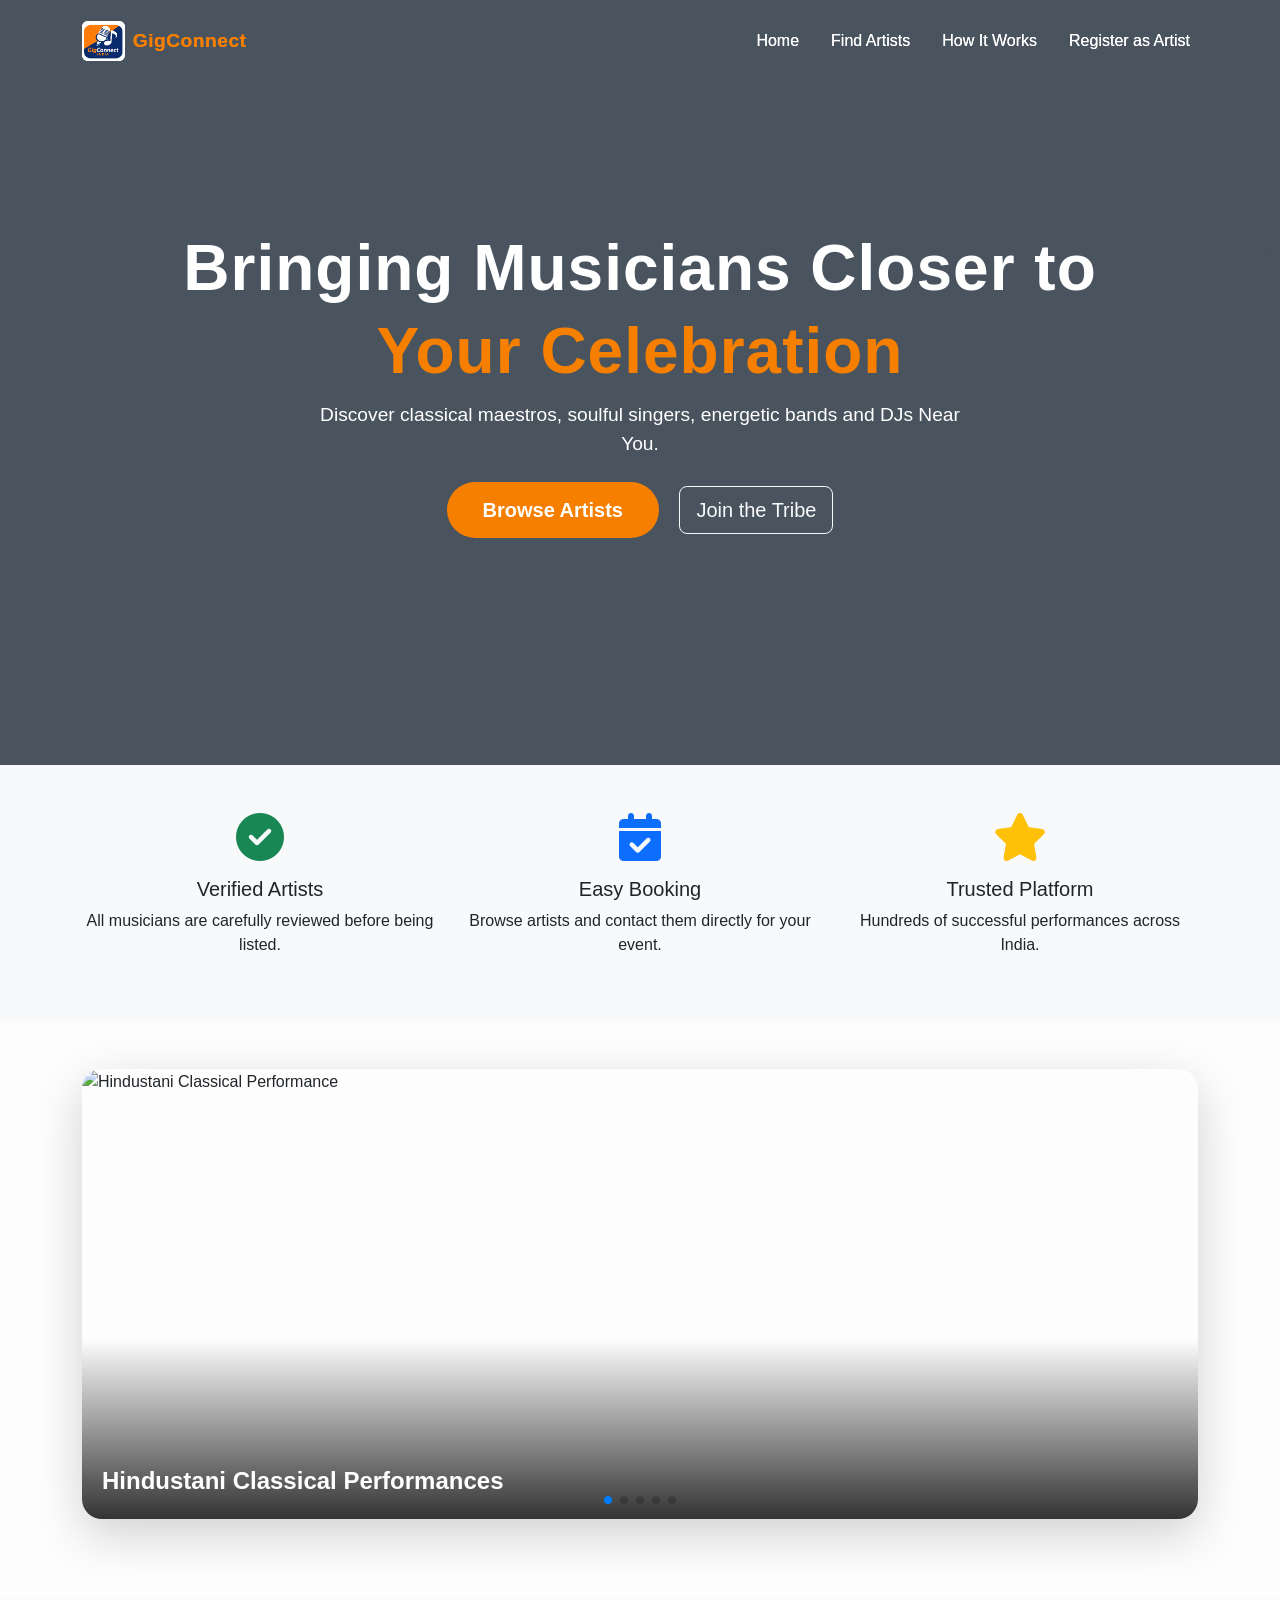
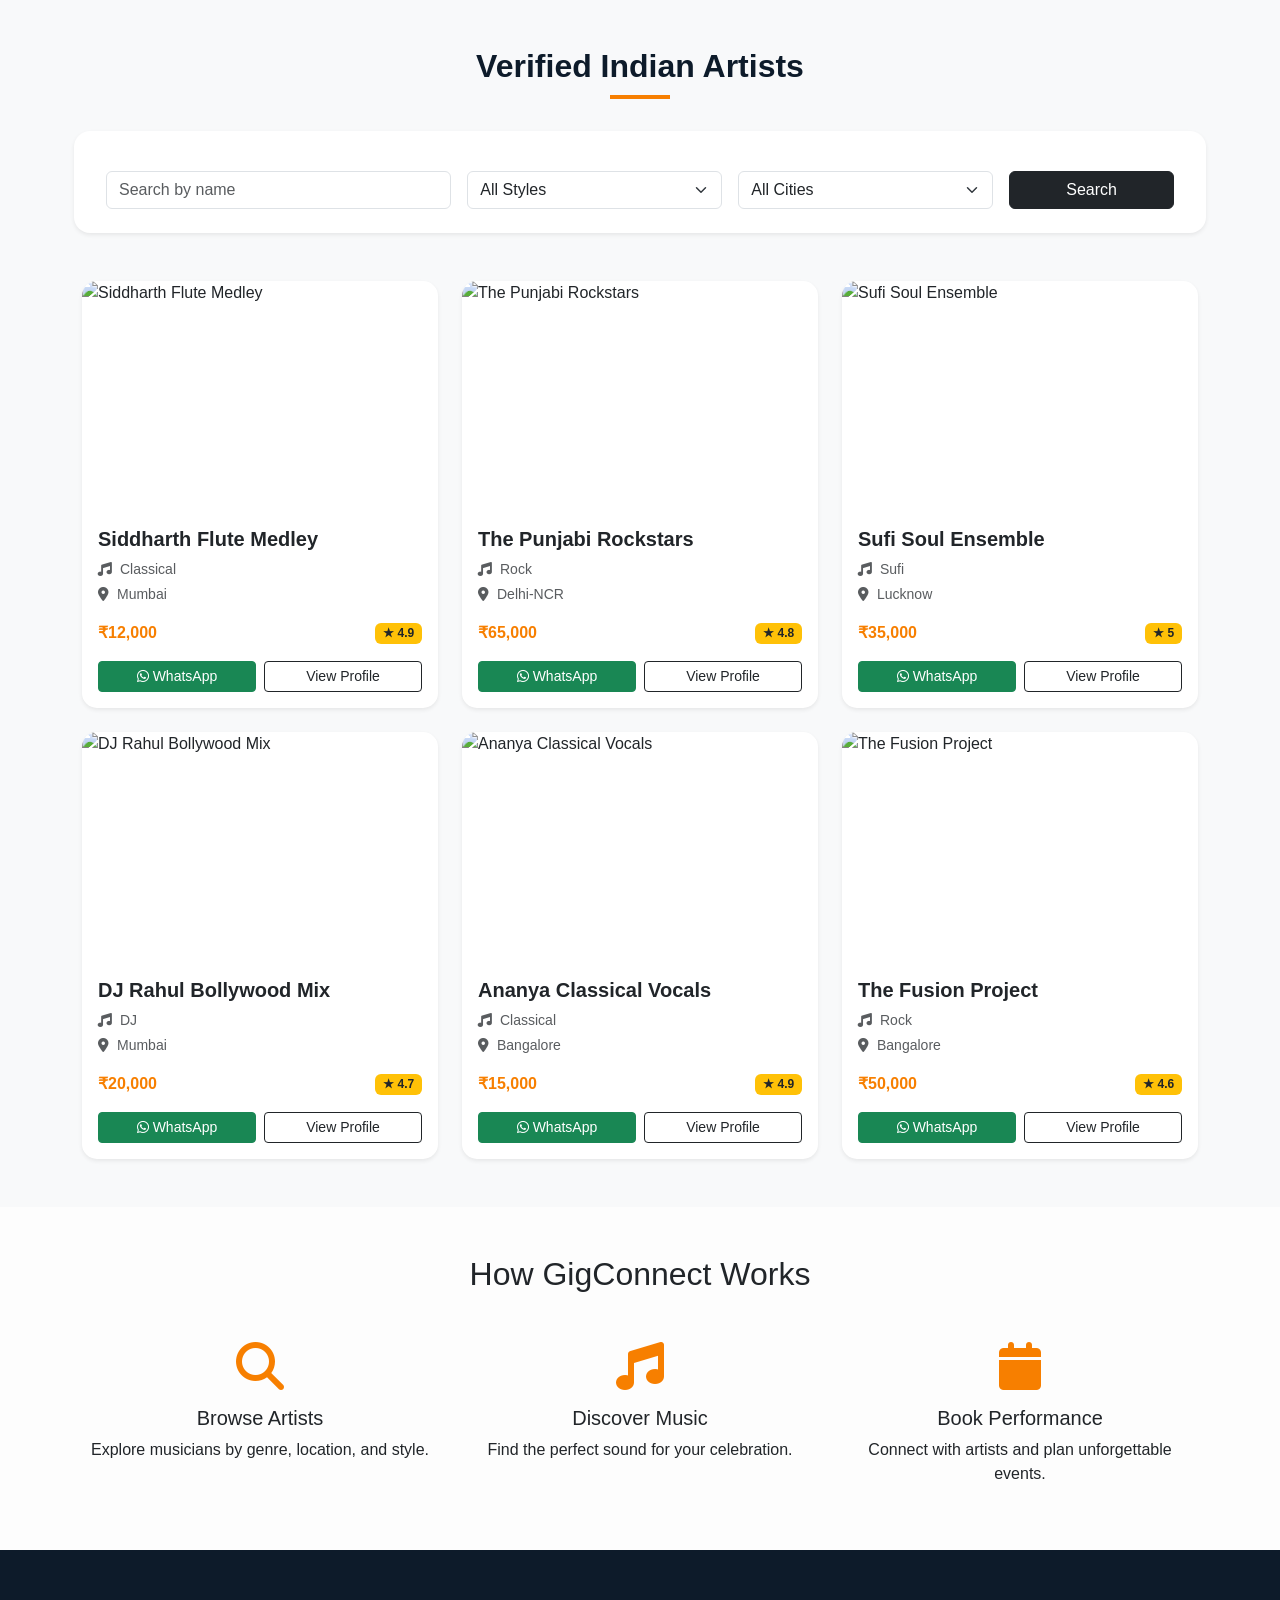
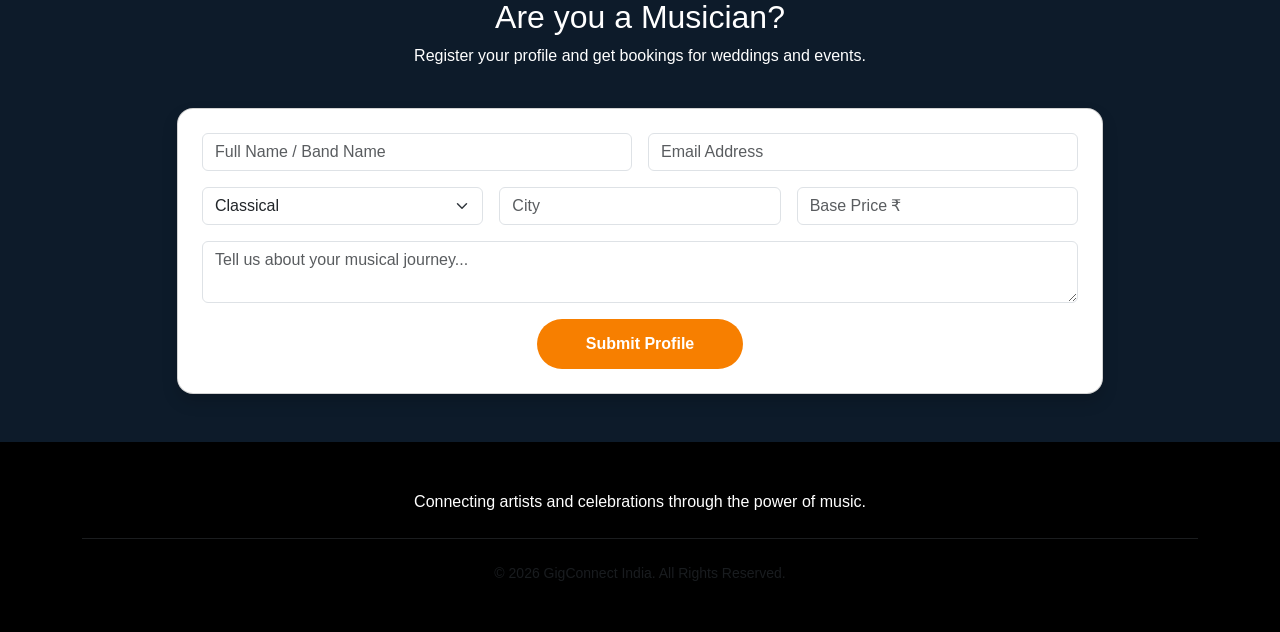
==== commit bc6718e3: "Add files via upload" ====
--- a/index.html
+++ b/index.html
@@ -178,7 +178,7 @@
 
 <div class="swiper-slide">
 
-<img src="https://images.unsplash.com/photo-1603386329225-868f9b1ee6a9?auto=format&fit=crop&w=1200&q=80">
+<img src="https://images.unsplash.com/photo-1511192336575-5a79af67a629?auto=format&fit=crop&w=1200&q=80" alt="Hindustani Classical Performance">
 
 <div class="slide-overlay">
 
@@ -188,7 +188,6 @@
 
 </div>
 
-
 <!-- Slide 2 : Fusion Band -->
 
 <div class="swiper-slide">
@@ -238,7 +237,7 @@
 
 <div class="swiper-slide">
 
-<img src="https://images.unsplash.com/photo-1581093588401-22f9f5d1b0d1?auto=format&fit=crop&w=1200&q=80">
+<img src="https://images.unsplash.com/photo-1581093588401-22f9f5d1b0d1?auto=format&fit=crop&w=1200&q=80" alt="Virtual Music Streaming">
 
 <div class="slide-overlay">
 
@@ -248,14 +247,13 @@
 
 </div>
 
-</div>
-
 <div class="swiper-pagination"></div>
 
 </div>
 
 </div>
 
+</div>
 </section>
 
 
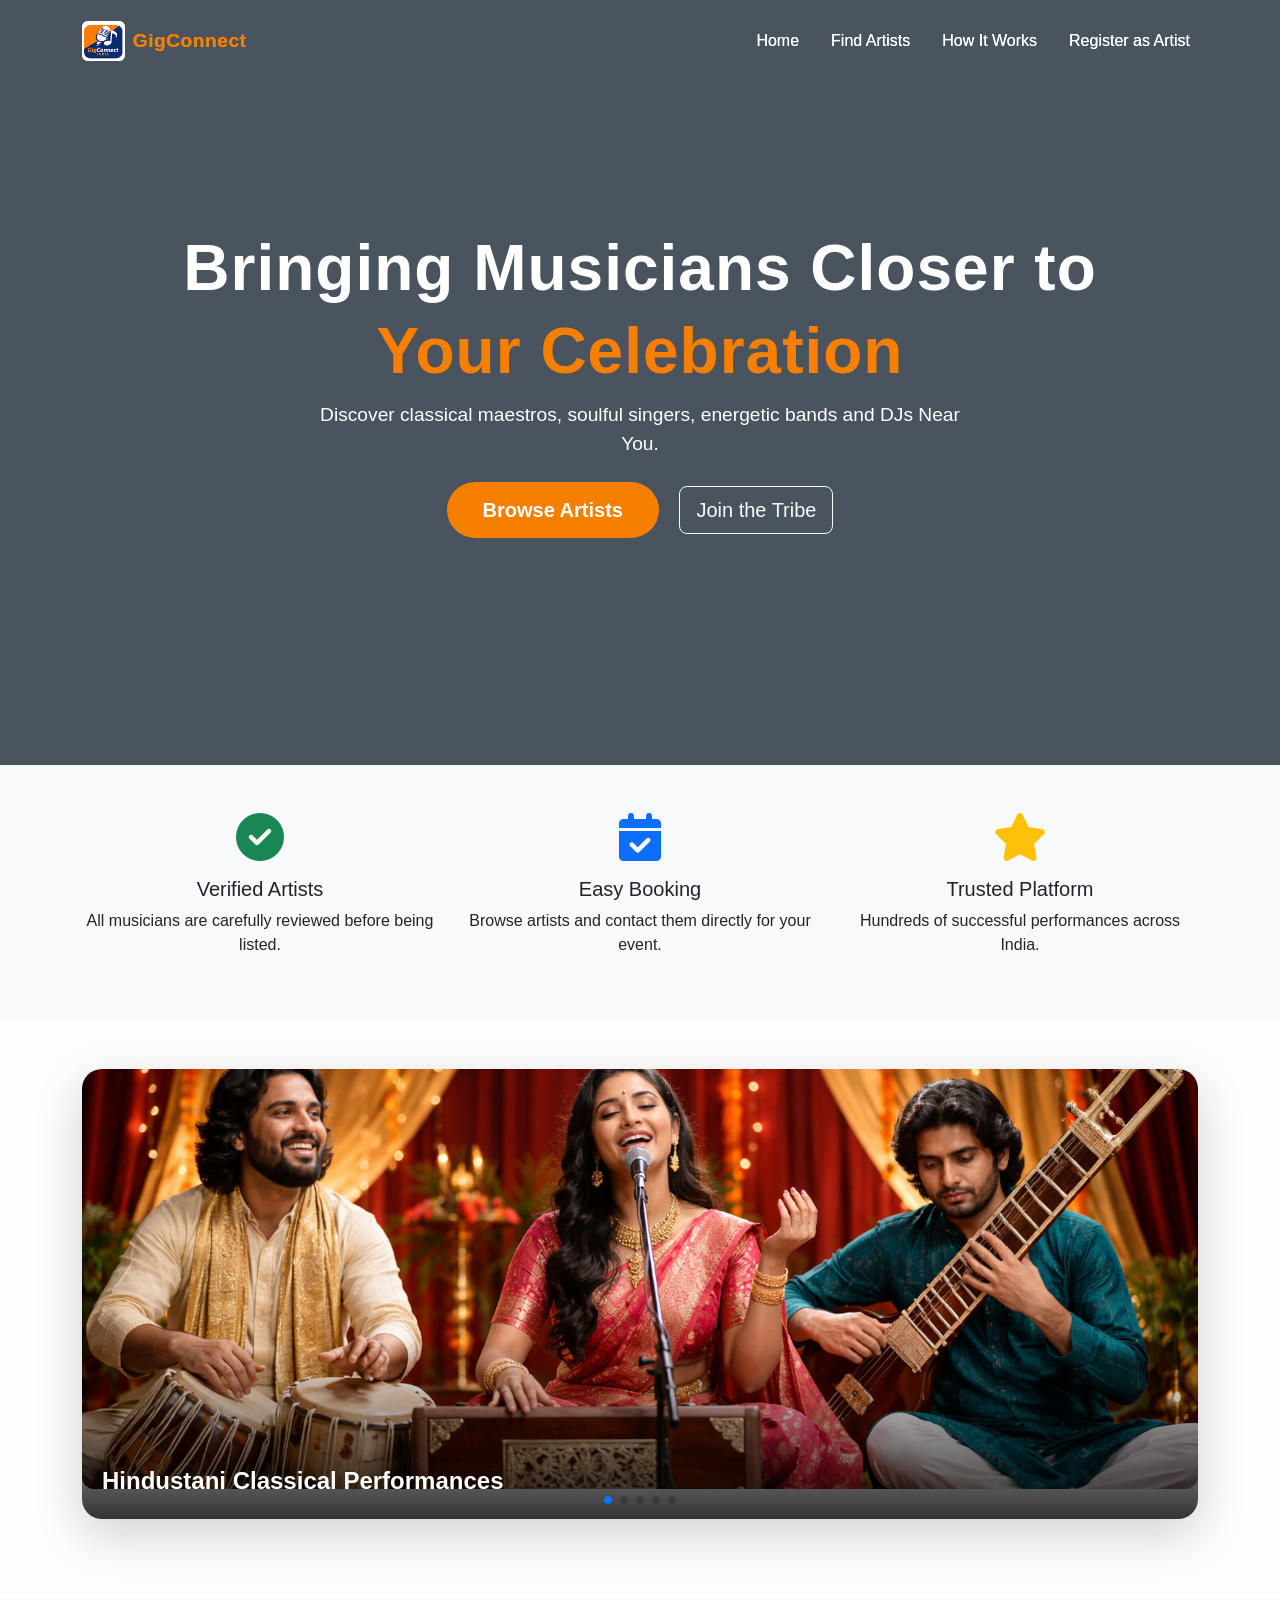
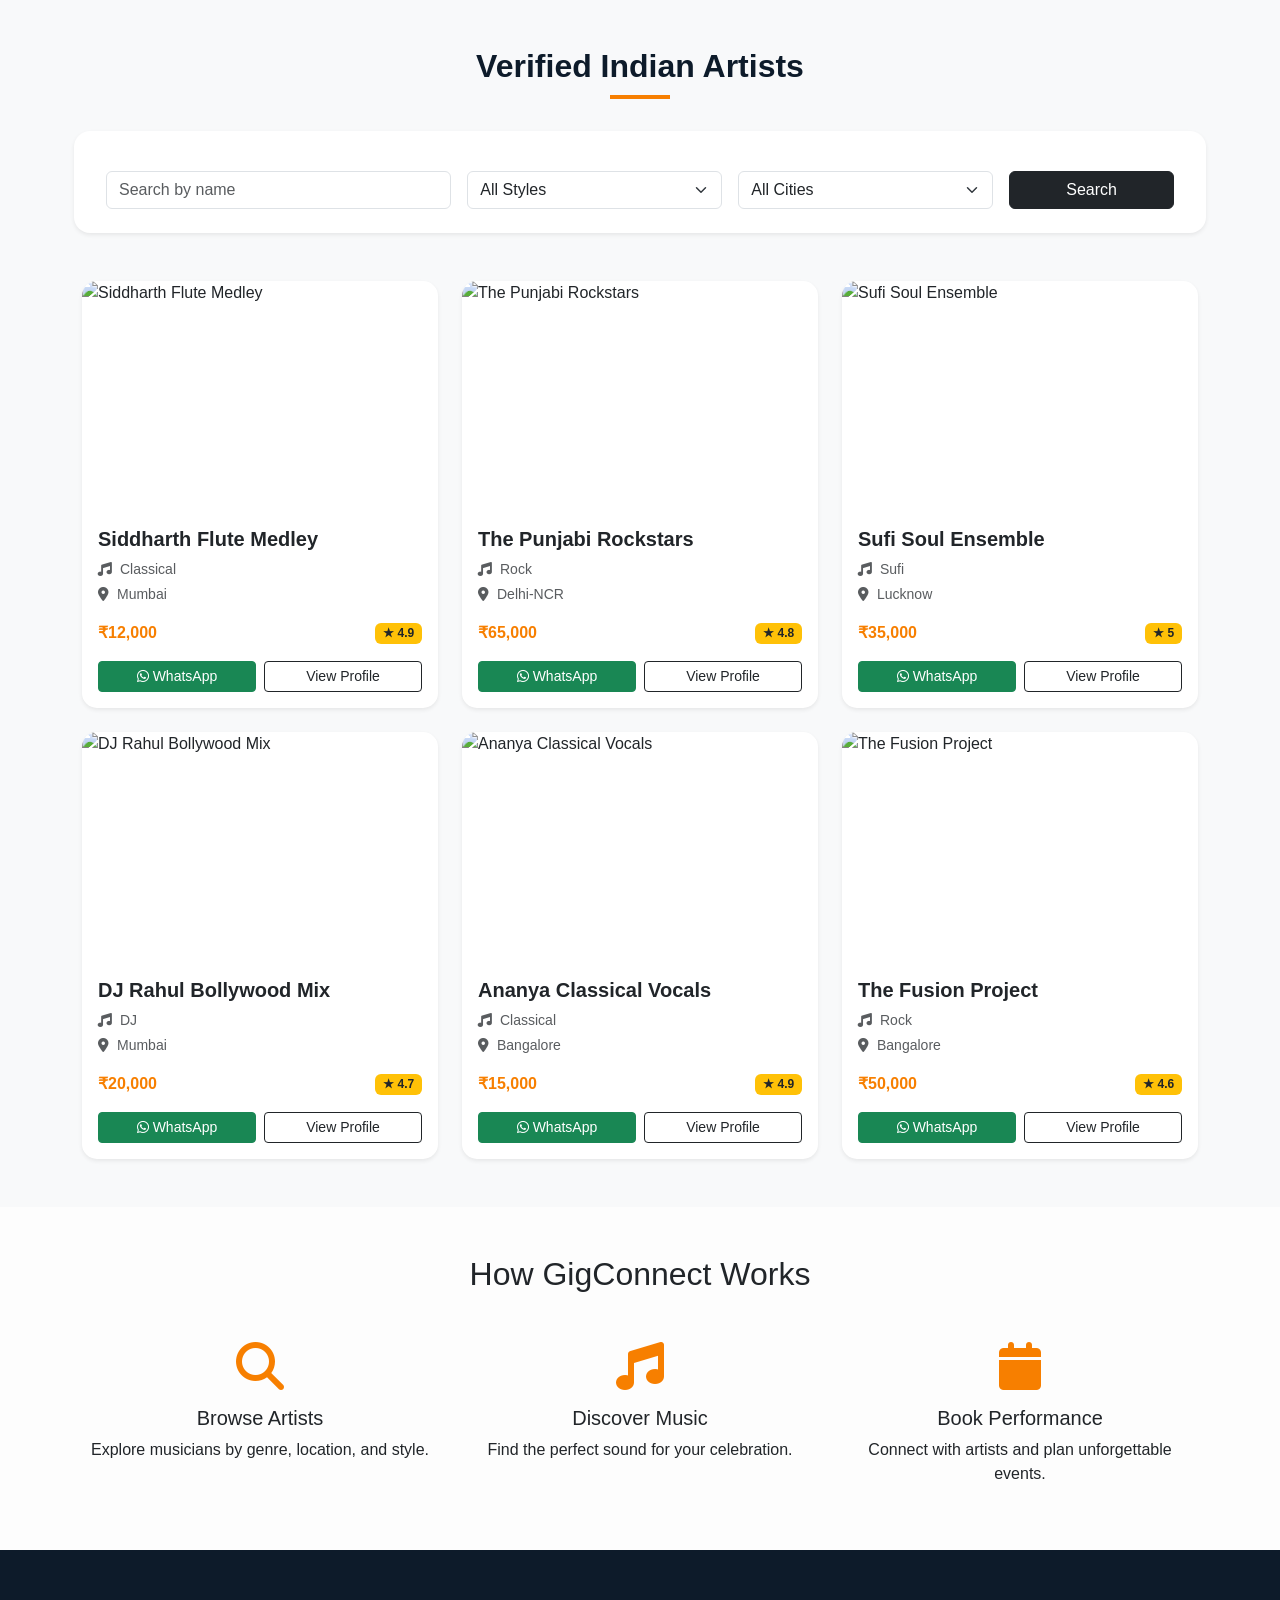
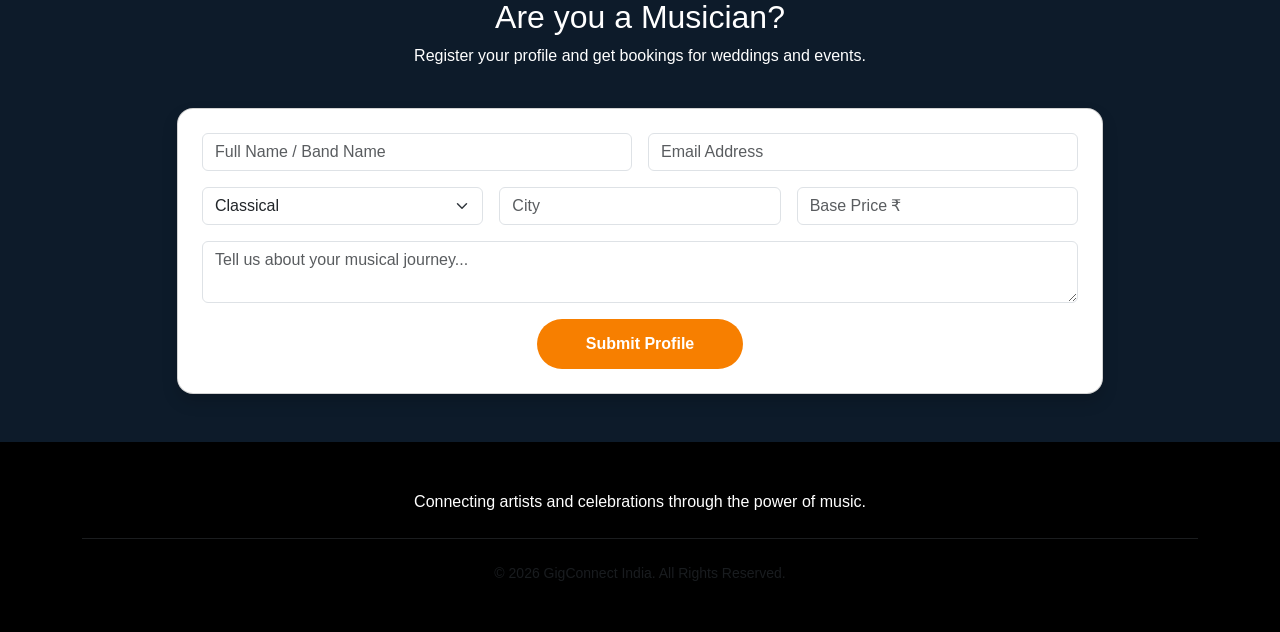
==== commit 5463f9ec: "Add files via upload" ====
--- a/index.html
+++ b/index.html
@@ -178,7 +178,7 @@
 
 <div class="swiper-slide">
 
-<img src="https://images.unsplash.com/photo-1511192336575-5a79af67a629?auto=format&fit=crop&w=1200&q=80" alt="Hindustani Classical Performance">
+<img src="images/classical-performance.png" alt="Hindustani Classical Performance">
 
 <div class="slide-overlay">
 
@@ -237,7 +237,7 @@
 
 <div class="swiper-slide">
 
-<img src="https://images.unsplash.com/photo-1581093588401-22f9f5d1b0d1?auto=format&fit=crop&w=1200&q=80" alt="Virtual Music Streaming">
+<img src="images/virtual-streaming.png" alt="Virtual Music Streaming">
 
 <div class="slide-overlay">
 
--- a/style.css
+++ b/style.css
@@ -157,4 +157,13 @@
 .navbar-brand span{
 font-size:1.2rem;
 letter-spacing:0.5px;
+}
+
+/* Slider images */
+
+.swiper-slide img{
+width:100%;
+height:420px;
+object-fit:cover;
+border-radius:12px;
 }
